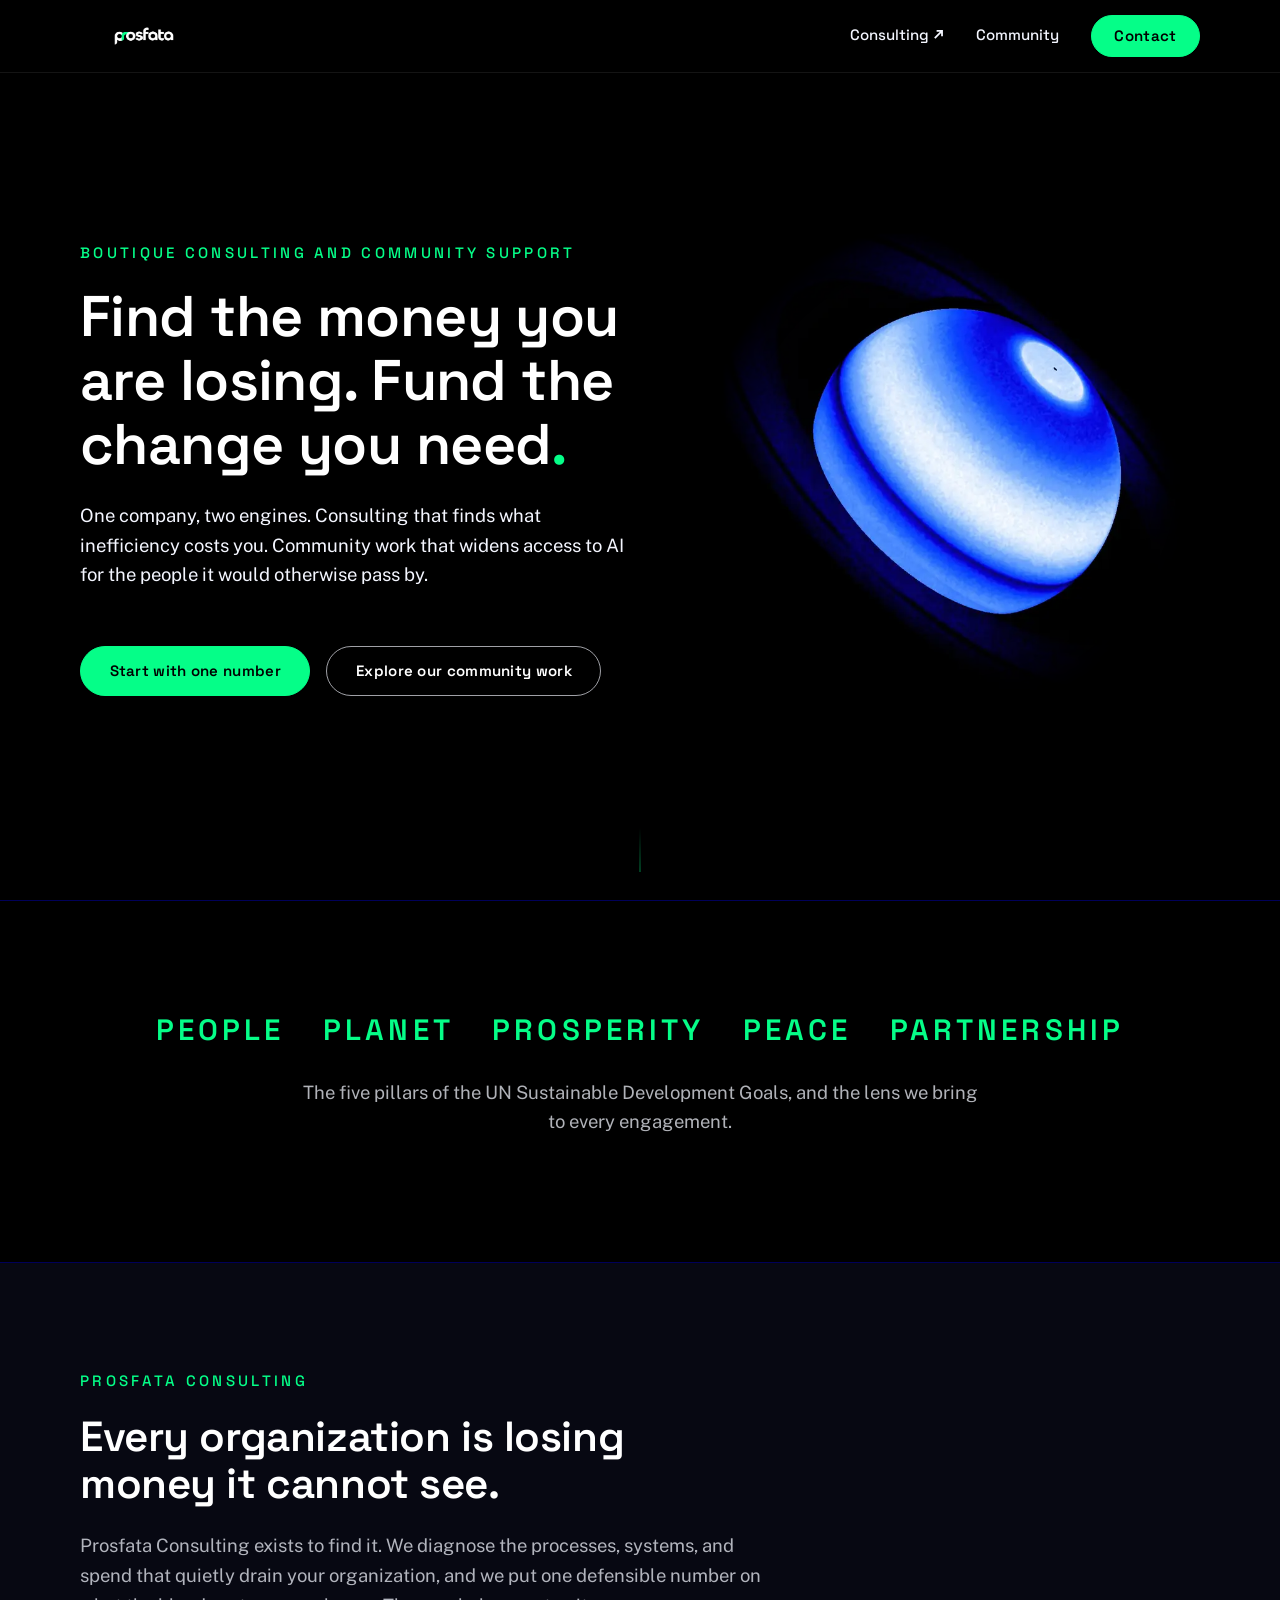
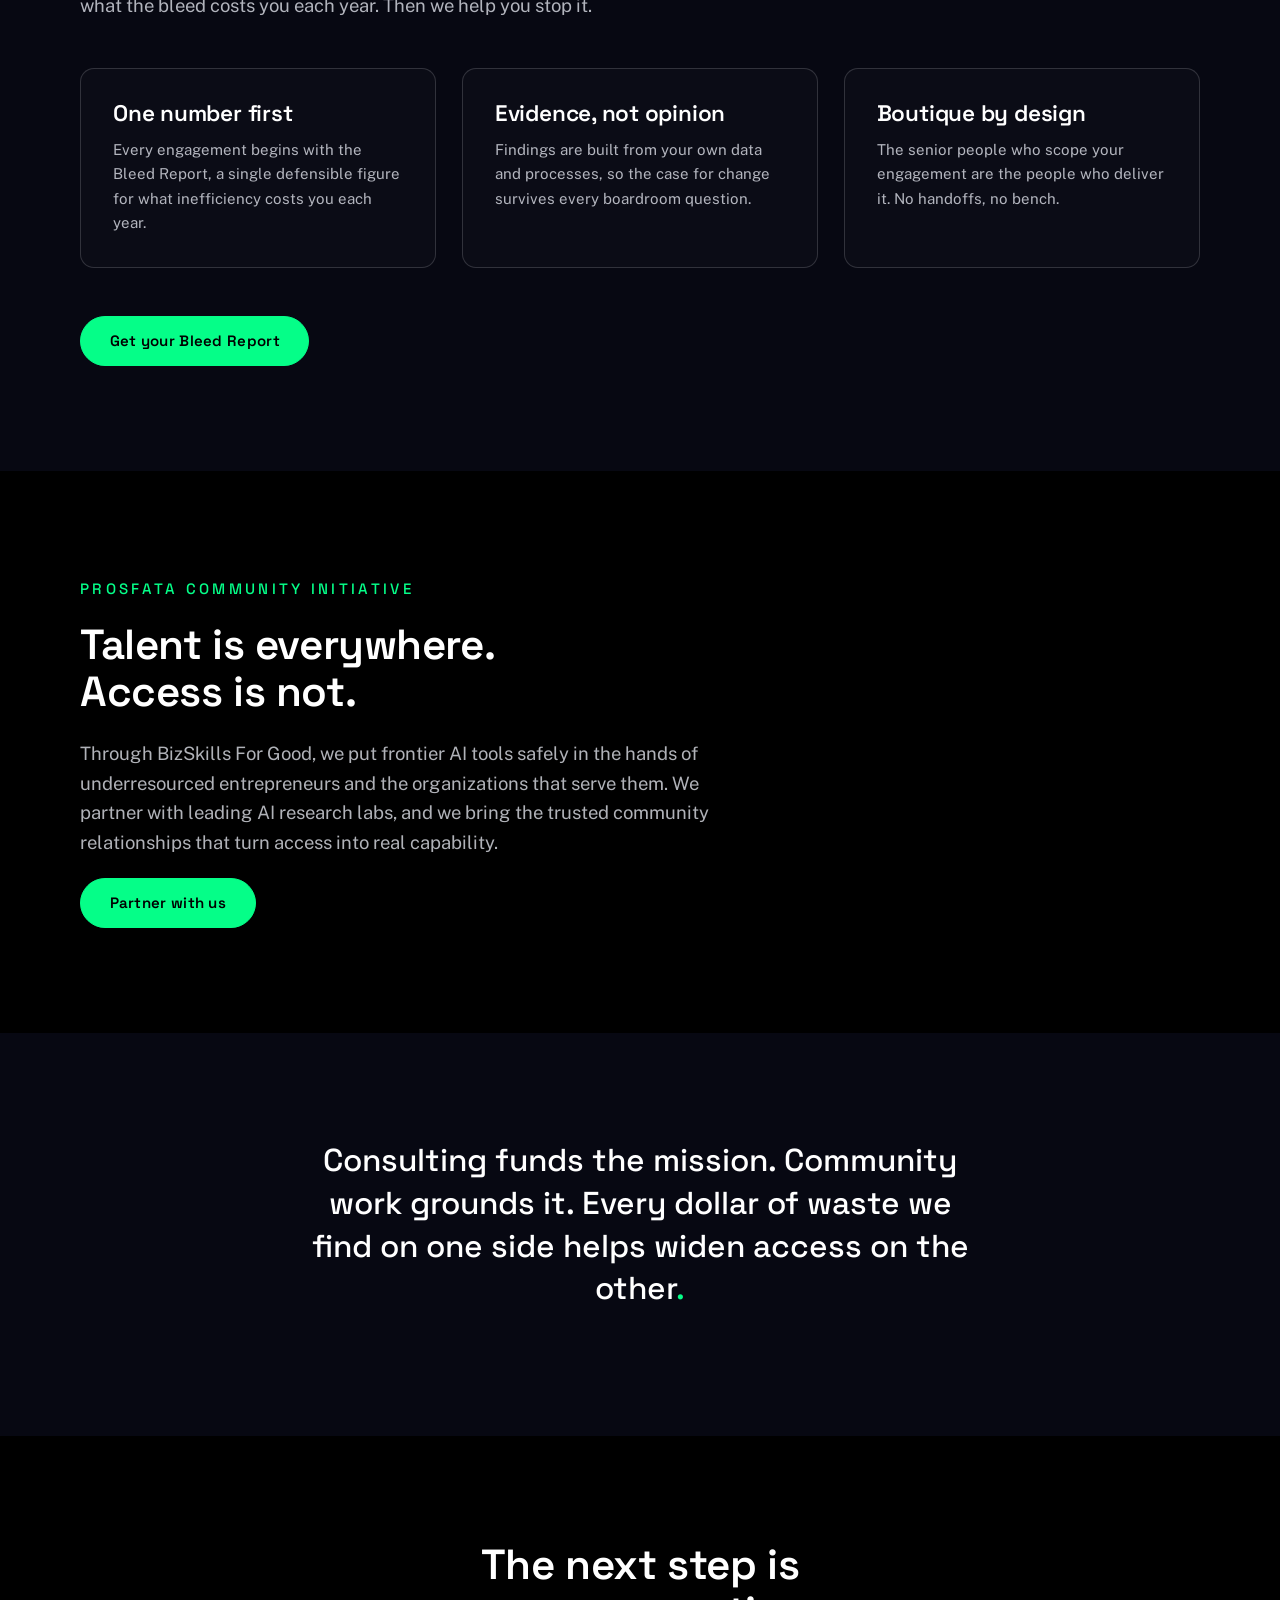
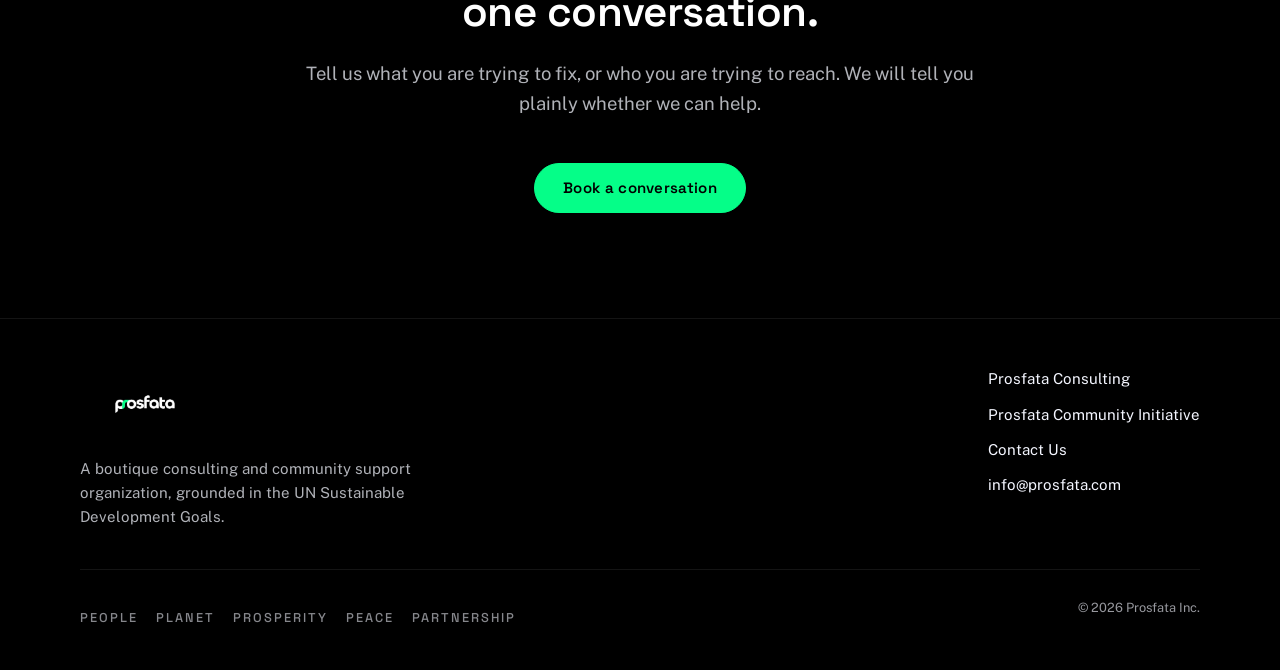
==== index.html @ 042f771c "Prosfata Inc. public website: three pages, plain HTML/CSS/JS Landing, community initiative, and cont" ====
<!DOCTYPE html>
<html lang="en">
<head>
  <meta charset="UTF-8">
  <meta name="viewport" content="width=device-width, initial-scale=1.0">
  <title>Prosfata Inc. | Find the money you are losing. Fund the change you need.</title>
  <meta name="description" content="Prosfata Inc. is a boutique consulting and community support organization. We find the money organizations are losing and widen access to AI for underresourced communities.">

  <link rel="canonical" href="https://prosfata.com/">
  <meta property="og:type" content="website">
  <meta property="og:site_name" content="Prosfata Inc.">
  <meta property="og:title" content="Prosfata Inc. | Find the money you are losing. Fund the change you need.">
  <meta property="og:description" content="A boutique consulting and community support organization, grounded in the UN Sustainable Development Goals.">
  <meta property="og:url" content="https://prosfata.com/">
  <meta property="og:image" content="https://prosfata.com/assets/og-image.png">
  <meta property="og:image:width" content="1200">
  <meta property="og:image:height" content="630">
  <meta name="twitter:card" content="summary_large_image">

  <link rel="icon" type="image/svg+xml" href="assets/prosfata-icon.svg">
  <link rel="icon" type="image/png" sizes="32x32" href="assets/favicon-32.png">
  <link rel="apple-touch-icon" href="assets/apple-touch-icon.png">

  <link rel="preload" href="assets/fonts/space-grotesk-latin-500-600.woff2" as="font" type="font/woff2" crossorigin>
  <link rel="preload" href="assets/fonts/public-sans-latin-400-500.woff2" as="font" type="font/woff2" crossorigin>

  <link rel="stylesheet" href="css/style.css">
</head>
<body>

  <header class="site-header">
    <div class="container">
      <a class="brand" href="index.html" aria-label="Prosfata Inc. home">
        <img src="assets/prosfata-logo-white.png" alt="Prosfata Inc." width="400" height="225">
      </a>
      <nav class="nav-desktop" aria-label="Primary">
        <a class="nav-link" href="https://prorgdesign.com/" target="_blank" rel="noopener" aria-label="Consulting (opens in a new tab)">Consulting
          <svg class="ext-arrow" viewBox="0 0 12 12" aria-hidden="true" focusable="false"><path d="M2 10 L10 2 M4 2 H10 V8"/></svg>
        </a>
        <a class="nav-link" href="community.html">Community</a>
        <a class="btn btn--primary nav-cta" href="contact.html">Contact</a>
      </nav>
      <button class="nav-toggle" aria-expanded="false" aria-controls="mobile-menu" aria-label="Open menu">
        <span class="nav-toggle-bar"></span>
        <span class="nav-toggle-bar"></span>
        <span class="nav-toggle-bar"></span>
      </button>
    </div>
  </header>

  <nav class="nav-mobile" id="mobile-menu" aria-label="Mobile">
    <ul>
      <li><a class="nav-link" href="https://prorgdesign.com/" target="_blank" rel="noopener" aria-label="Consulting (opens in a new tab)">Consulting
        <svg class="ext-arrow" viewBox="0 0 12 12" aria-hidden="true" focusable="false"><path d="M2 10 L10 2 M4 2 H10 V8"/></svg>
      </a></li>
      <li><a class="nav-link" href="community.html">Community</a></li>
      <li><a class="btn btn--primary nav-cta" href="contact.html">Contact</a></li>
    </ul>
  </nav>

  <main>

    <!-- Section 1: Hero -->
    <section class="hero" aria-label="Introduction">
      <div class="container hero-layout">
        <div class="hero-content">
          <p class="kicker">Boutique consulting and community support</p>
          <h1>Find the money you are losing. Fund the change you need<span class="echo">.</span></h1>
          <p class="hero-sub">One company, two engines. Consulting that finds what inefficiency costs you. Community work that widens access to AI for the people it would otherwise pass by.</p>
          <div class="hero-ctas">
            <a class="btn btn--primary" href="https://prorgdesign.com/" target="_blank" rel="noopener">Start with one number</a>
            <a class="btn btn--secondary" href="community.html">Explore our community work</a>
          </div>
        </div>
        <div class="hero-planet">
          <picture>
            <source type="image/webp"
              srcset="assets/hero-planet-800.webp 800w,
                      assets/hero-planet-1400.webp 1400w,
                      assets/hero-planet-2000.webp 2000w,
                      assets/hero-planet-2800.webp 2800w"
              sizes="(min-width: 901px) min(44vw, 85svh, 760px), min(74vw, 46svh)">
            <img src="assets/hero-planet.jpg" width="1280" height="1279"
              alt="A glowing blue planet with rings against black space"
              fetchpriority="high" decoding="async">
          </picture>
        </div>
      </div>
      <div class="scroll-cue" aria-hidden="true"></div>
    </section>

    <!-- Section 2: The 5 Ps strip -->
    <section class="section pillars" aria-label="The five Ps">
      <div class="container">
        <ul class="pillars-words">
          <li>People</li>
          <li>Planet</li>
          <li>Prosperity</li>
          <li>Peace</li>
          <li>Partnership</li>
        </ul>
        <p>The five pillars of the UN Sustainable Development Goals, and the lens we bring to every engagement.</p>
      </div>
    </section>

    <!-- Section 3: Product One, Consulting -->
    <section class="section section--off" aria-labelledby="consulting-h">
      <div class="container">
        <p class="kicker">Prosfata Consulting</p>
        <h2 id="consulting-h">Every organization is losing money it cannot see.</h2>
        <p class="lead">Prosfata Consulting exists to find it. We diagnose the processes, systems, and spend that quietly drain your organization, and we put one defensible number on what the bleed costs you each year. Then we help you stop it.</p>
        <div class="proof-grid">
          <article class="proof-card">
            <h3>One number first</h3>
            <p>Every engagement begins with the Bleed Report, a single defensible figure for what inefficiency costs you each year.</p>
          </article>
          <article class="proof-card">
            <h3>Evidence, not opinion</h3>
            <p>Findings are built from your own data and processes, so the case for change survives every boardroom question.</p>
          </article>
          <article class="proof-card">
            <h3>Boutique by design</h3>
            <p>The senior people who scope your engagement are the people who deliver it. No handoffs, no bench.</p>
          </article>
        </div>
        <a class="btn btn--primary" href="https://prorgdesign.com/" target="_blank" rel="noopener">Get your Bleed Report</a>
      </div>
    </section>

    <!-- Section 4: Product Two, Community -->
    <section class="section" aria-labelledby="community-h">
      <div class="container">
        <p class="kicker">Prosfata Community Initiative</p>
        <h2 id="community-h">Talent is everywhere. Access is not.</h2>
        <p class="lead">Through BizSkills For Good, we put frontier AI tools safely in the hands of underresourced entrepreneurs and the organizations that serve them. We partner with leading AI research labs, and we bring the trusted community relationships that turn access into real capability.</p>
        <a class="btn btn--primary" href="community.html">Partner with us</a>
      </div>
    </section>

    <!-- Section 5: The bridge -->
    <section class="section section--off bridge" aria-label="How the two connect">
      <div class="container">
        <p>Consulting funds the mission. Community work grounds it. Every dollar of waste we find on one side helps widen access on the other<span class="echo">.</span></p>
      </div>
    </section>

    <!-- Section 6: Closing CTA -->
    <section class="section closing" aria-labelledby="closing-h">
      <div class="container">
        <h2 id="closing-h">The next step is one conversation.</h2>
        <p>Tell us what you are trying to fix, or who you are trying to reach. We will tell you plainly whether we can help.</p>
        <a class="btn btn--primary" href="contact.html">Book a conversation</a>
      </div>
    </section>

  </main>

  <footer class="site-footer">
    <div class="container">
      <div class="footer-top">
        <div class="footer-brand">
          <img src="assets/prosfata-logo-white.png" alt="Prosfata Inc." width="400" height="225">
          <p>A boutique consulting and community support organization, grounded in the UN Sustainable Development Goals.</p>
        </div>
        <nav class="footer-nav" aria-label="Footer">
          <a href="https://prorgdesign.com/" target="_blank" rel="noopener">Prosfata Consulting</a>
          <a href="community.html">Prosfata Community Initiative</a>
          <a href="contact.html">Contact Us</a>
          <a href="mailto:info@prosfata.com">info@prosfata.com</a>
        </nav>
      </div>
      <div class="footer-bottom">
        <ul class="footer-ps">
          <li>People</li>
          <li>Planet</li>
          <li>Prosperity</li>
          <li>Peace</li>
          <li>Partnership</li>
        </ul>
        <p class="footer-copy">&copy; 2026 Prosfata Inc.</p>
      </div>
    </div>
  </footer>

  <script src="js/main.js"></script>
</body>
</html>
---- css/style.css ----
/* ==========================================================================
   Prosfata Inc. shared stylesheet
   Brand tokens extracted from Prosfata Inc Blue Background Logo Icon.svg
   ========================================================================== */

/* Self-hosted fonts (latin subsets, variable weight ranges) */
@font-face {
  font-family: 'Public Sans';
  font-style: normal;
  font-weight: 400 500;
  font-display: swap;
  src: url(../assets/fonts/public-sans-latin-400-500.woff2) format('woff2');
  unicode-range: U+0000-00FF, U+0131, U+0152-0153, U+02BB-02BC, U+02C6, U+02DA, U+02DC, U+0304, U+0308, U+0329, U+2000-206F, U+20AC, U+2122, U+2191, U+2193, U+2212, U+2215, U+FEFF, U+FFFD;
}

@font-face {
  font-family: 'Space Grotesk';
  font-style: normal;
  font-weight: 500 600;
  font-display: swap;
  src: url(../assets/fonts/space-grotesk-latin-500-600.woff2) format('woff2');
  unicode-range: U+0000-00FF, U+0131, U+0152-0153, U+02BB-02BC, U+02C6, U+02DA, U+02DC, U+0304, U+0308, U+0329, U+2000-206F, U+20AC, U+2122, U+2191, U+2193, U+2212, U+2215, U+FEFF, U+FFFD;
}

:root {
  --brand-blue: #0000FF;   /* exact fill from SVG icon */
  --brand-green: #05FE88;  /* exact fill from SVG icon */
  --black: #000000;
  --off-black: #070812;
  --ink: #F4F6FF;
  --white: #FFFFFF;
  --muted: rgba(244, 246, 255, 0.72);
  --hairline: rgba(244, 246, 255, 0.16);

  --font-display: "Space Grotesk", "Segoe UI", sans-serif;
  --font-body: "Public Sans", "Segoe UI", sans-serif;

  /* Fluid type: 360px viewport -> 2560px viewport */
  --fs-hero: clamp(2.2rem, 1.66rem + 2.4vw, 5.5rem);
  --fs-h2: clamp(1.7rem, 1.35rem + 1.6vw, 3.6rem);
  --fs-h3: clamp(1.15rem, 1.05rem + 0.45vw, 1.7rem);
  --fs-body: clamp(1rem, 0.94rem + 0.27vw, 1.375rem);
  --fs-small: clamp(0.85rem, 0.82rem + 0.15vw, 1.05rem);

  --content-max: 1200px;
  --section-pad: clamp(4rem, 5rem + 2vw, 9rem); /* 64px mobile -> 96px+ desktop */
}

*,
*::before,
*::after {
  box-sizing: border-box;
}

html {
  scroll-behavior: smooth;
}

body {
  margin: 0;
  overflow-x: clip;
  background: var(--black);
  color: var(--ink);
  font-family: var(--font-body);
  font-size: var(--fs-body);
  line-height: 1.6;
  -webkit-font-smoothing: antialiased;
  text-rendering: optimizeLegibility;
}

img {
  max-width: 100%;
  height: auto;
}

h1, h2, h3 {
  font-family: var(--font-display);
  color: var(--white);
  line-height: 1.12;
  margin: 0 0 1.5rem;
  font-weight: 600;
  letter-spacing: -0.01em;
  text-wrap: balance;
}

p {
  margin: 0 0 1.25rem;
  max-width: 62ch;
}

a {
  color: var(--ink);
  text-decoration-color: var(--brand-blue);
  text-decoration-thickness: 2px;
  text-underline-offset: 4px;
}

a:hover {
  color: var(--white);
  text-decoration-color: var(--brand-green);
}

:focus-visible {
  outline: 2px solid var(--brand-green);
  outline-offset: 3px;
  border-radius: 2px;
}

::selection {
  background: var(--brand-blue);
  color: var(--white);
}

.container {
  width: 100%;
  max-width: var(--content-max);
  margin-inline: auto;
  padding-inline: clamp(1.25rem, 4vw, 2.5rem);
}

.section {
  padding-block: var(--section-pad);
}

.section--off {
  background: var(--off-black);
}

.kicker {
  font-family: var(--font-display);
  font-size: var(--fs-small);
  font-weight: 500;
  text-transform: uppercase;
  letter-spacing: 0.22em;
  color: var(--brand-green);
  margin: 0 0 1.25rem;
}

.echo {
  color: var(--brand-green); /* the green letterform echo */
}

.lead {
  color: var(--muted);
}

/* --------------------------------------------------------------------------
   Buttons
   -------------------------------------------------------------------------- */

.btn {
  display: inline-flex;
  align-items: center;
  justify-content: center;
  gap: 0.5em;
  min-height: 48px;
  padding: 0.8em 1.9em;
  border-radius: 999px;
  font-family: var(--font-display);
  font-size: var(--fs-small);
  font-weight: 600;
  letter-spacing: 0.02em;
  text-decoration: none;
  cursor: pointer;
  transition: transform 160ms ease, background-color 160ms ease,
    color 160ms ease, border-color 160ms ease, box-shadow 160ms ease;
}

.btn--primary {
  background: var(--brand-green);
  color: var(--black);
  border: 1px solid var(--brand-green);
}

.btn--primary:hover {
  background: var(--white);
  border-color: var(--white);
  color: var(--black);
  transform: translateY(-2px);
  box-shadow: 0 8px 30px rgba(5, 254, 136, 0.25);
}

.btn--secondary {
  background: transparent;
  color: var(--white);
  border: 1px solid rgba(244, 246, 255, 0.65);
}

.btn--secondary:hover {
  border-color: var(--brand-green);
  color: var(--brand-green);
  transform: translateY(-2px);
}

/* --------------------------------------------------------------------------
   Header
   -------------------------------------------------------------------------- */

.site-header {
  position: sticky;
  top: 0;
  z-index: 100;
  background: rgba(0, 0, 0, 0.78);
  backdrop-filter: blur(14px);
  -webkit-backdrop-filter: blur(14px);
  border-bottom: 1px solid rgba(244, 246, 255, 0.08);
}

.site-header .container {
  display: flex;
  align-items: center;
  justify-content: space-between;
  min-height: 72px;
}

.brand {
  display: inline-flex;
  align-items: center;
  text-decoration: none;
}

.brand img {
  width: clamp(120px, 10vw, 180px);
  height: auto;
  display: block;
}

.nav-desktop {
  display: flex;
  align-items: center;
  gap: clamp(1.25rem, 2.5vw, 2.5rem);
}

.nav-link {
  font-family: var(--font-display);
  font-size: var(--fs-small);
  font-weight: 500;
  color: var(--ink);
  text-decoration: none;
  padding: 0.35em 0;
  border-bottom: 2px solid transparent;
  transition: color 160ms ease, border-color 160ms ease;
}

.nav-link:hover {
  color: var(--white);
  border-bottom-color: var(--brand-blue);
}

.nav-link[aria-current="page"] {
  border-bottom-color: var(--brand-green);
}

.nav-cta {
  min-height: 42px;
  padding: 0.55em 1.5em;
}

.ext-arrow {
  display: inline-block;
  width: 0.72em;
  height: 0.72em;
  vertical-align: baseline;
  fill: none;
  stroke: currentColor;
  stroke-width: 2;
}

/* Hamburger */

.nav-toggle {
  display: none;
  background: transparent;
  border: 0;
  padding: 10px;
  cursor: pointer;
}

.nav-toggle-bar {
  display: block;
  width: 26px;
  height: 2px;
  background: var(--white);
  margin: 6px 0;
  transition: transform 200ms ease, opacity 200ms ease;
}

.nav-toggle[aria-expanded="true"] .nav-toggle-bar:nth-child(1) {
  transform: translateY(8px) rotate(45deg);
}

.nav-toggle[aria-expanded="true"] .nav-toggle-bar:nth-child(2) {
  opacity: 0;
}

.nav-toggle[aria-expanded="true"] .nav-toggle-bar:nth-child(3) {
  transform: translateY(-8px) rotate(-45deg);
}

/* Full-screen mobile menu */

.nav-mobile {
  display: none;
  position: fixed;
  inset: 0;
  z-index: 90;
  background: var(--black);
  padding-top: 96px;
}

.nav-mobile.is-open {
  display: block;
}

.nav-mobile ul {
  list-style: none;
  margin: 0;
  padding: 0;
  display: flex;
  flex-direction: column;
  align-items: center;
  gap: 2.5rem;
  margin-top: 8vh;
}

.nav-mobile .nav-link {
  font-size: clamp(1.7rem, 6vw, 2.4rem);
  font-weight: 600;
}

.nav-mobile .nav-cta {
  font-size: clamp(1.3rem, 5vw, 1.8rem);
  padding: 0.6em 1.6em;
}

body.nav-open {
  overflow: hidden;
}

@media (max-width: 700px) {
  .nav-desktop {
    display: none;
  }

  .nav-toggle {
    display: block;
  }
}

/* --------------------------------------------------------------------------
   Hero
   -------------------------------------------------------------------------- */

.hero {
  position: relative;
  min-height: calc(100svh - 73px); /* header is sticky above */
  display: flex;
  align-items: center;
  overflow: hidden;
  padding-block: clamp(2rem, 5vh, 4rem) clamp(4rem, 9vh, 6rem);
}

/* Text beside the planet: the image is never covered by words */
.hero-layout {
  display: grid;
  grid-template-columns: minmax(0, 1.05fr) minmax(0, 0.95fr);
  align-items: center;
  gap: clamp(2rem, 5vw, 5rem);
}

.hero-planet {
  justify-self: center;
  width: min(100%, 85svh, 760px);
  pointer-events: none;
}

.hero-planet img {
  display: block;
  width: 100%;
  height: auto;
  -webkit-mask-image: radial-gradient(circle closest-side, #000 68%, transparent 99%);
  mask-image: radial-gradient(circle closest-side, #000 68%, transparent 99%);
}

@media (prefers-reduced-motion: no-preference) {
  .hero-planet img {
    animation: planet-drift 30s ease-in-out infinite alternate;
  }
}

@keyframes planet-drift {
  from { transform: scale(1); }
  to { transform: scale(1.04); }
}

.hero-content {
  text-align: left;
  display: flex;
  flex-direction: column;
  align-items: flex-start;
}

.hero-content h1 {
  font-size: var(--fs-hero);
  max-width: 17ch;
}

.hero-sub {
  color: var(--ink);
  max-width: 52ch;
}

.hero-ctas {
  display: flex;
  gap: 1rem;
  justify-content: flex-start;
  flex-wrap: wrap;
  margin-top: 2.25rem;
}

/* Scroll cue: a thin animated line */
.scroll-cue {
  position: absolute;
  bottom: 28px;
  left: 50%;
  transform: translateX(-50%);
  z-index: 3;
  width: 1px;
  height: 44px;
  overflow: hidden;
}

.scroll-cue::before {
  content: "";
  display: block;
  width: 100%;
  height: 100%;
  background: linear-gradient(to bottom, transparent, var(--brand-green));
}

@media (prefers-reduced-motion: no-preference) {
  .scroll-cue::before {
    animation: cue-fall 2.2s ease-in-out infinite;
  }

  @keyframes cue-fall {
    0% { transform: translateY(-100%); }
    55% { transform: translateY(0); }
    100% { transform: translateY(100%); }
  }
}

/* Tablets and phones: planet first, smaller, words right underneath */
@media (max-width: 900px) {
  .hero {
    align-items: flex-start;
  }

  .hero-layout {
    grid-template-columns: 1fr;
    gap: clamp(1.25rem, 3vh, 2.5rem);
  }

  .hero-planet {
    order: -1;
    width: min(74vw, 46svh);
  }

  .hero-content {
    text-align: center;
    align-items: center;
  }

  .hero-content h1 {
    margin-inline: auto;
  }

  .hero-sub {
    margin-inline: auto;
  }

  .hero-ctas {
    justify-content: center;
  }
}

/* Phones: stacked full-width CTAs */
@media (max-width: 640px) {
  .hero-ctas {
    flex-direction: column;
    width: 100%;
    max-width: 340px;
    margin-inline: auto;
  }

  .hero-ctas .btn {
    width: 100%;
  }
}

/* --------------------------------------------------------------------------
   5 Ps strip
   -------------------------------------------------------------------------- */

.pillars {
  text-align: center;
  border-top: 1px solid rgba(0, 0, 255, 0.35);
  border-bottom: 1px solid rgba(0, 0, 255, 0.35);
}

.pillars-words {
  display: flex;
  flex-wrap: wrap;
  justify-content: center;
  column-gap: clamp(1.1rem, 3vw, 3rem);
  row-gap: 0.5rem;
  font-family: var(--font-display);
  font-weight: 600;
  font-size: clamp(1.05rem, 0.8rem + 1.3vw, 2.1rem);
  letter-spacing: 0.14em;
  text-transform: uppercase;
  color: var(--brand-green);
  margin: 0 0 1.5rem;
  padding: 0;
  list-style: none;
}

.pillars p {
  margin-inline: auto;
  color: var(--muted);
}

/* --------------------------------------------------------------------------
   Product sections
   -------------------------------------------------------------------------- */

.proof-grid {
  display: grid;
  grid-template-columns: repeat(3, 1fr);
  gap: clamp(1rem, 2vw, 2rem);
  margin: 3rem 0;
}

.proof-card {
  border: 1px solid var(--hairline);
  border-radius: 14px;
  padding: clamp(1.5rem, 2.5vw, 2.25rem);
  background: rgba(244, 246, 255, 0.02);
  transition: border-color 160ms ease;
}

.proof-card:hover {
  border-color: rgba(0, 0, 255, 0.55);
}

.proof-card h3 {
  font-size: var(--fs-h3);
  margin-bottom: 0.75rem;
}

.proof-card p {
  color: var(--muted);
  font-size: var(--fs-small);
  margin: 0;
}

@media (max-width: 1023px) {
  .proof-grid {
    grid-template-columns: repeat(2, 1fr);
  }
}

@media (max-width: 640px) {
  .proof-grid {
    grid-template-columns: 1fr;
  }
}

.section h2 {
  font-size: var(--fs-h2);
  max-width: 24ch;
}

/* --------------------------------------------------------------------------
   Bridge + closing
   -------------------------------------------------------------------------- */

.bridge {
  text-align: center;
}

.bridge p {
  font-family: var(--font-display);
  font-size: clamp(1.3rem, 1.1rem + 1.1vw, 2.4rem);
  font-weight: 500;
  line-height: 1.35;
  color: var(--white);
  max-width: 34ch;
  margin-inline: auto;
}

.closing,
.page-closing {
  text-align: center;
}

.closing h2,
.page-closing h2 {
  margin-inline: auto;
}

.closing p,
.page-closing p {
  margin-inline: auto;
  color: var(--muted);
}

.closing .btn,
.page-closing .btn {
  margin-top: 1.5rem;
}

/* --------------------------------------------------------------------------
   Inner pages (community, contact)
   -------------------------------------------------------------------------- */

.page-hero {
  padding-top: clamp(5rem, 12vh, 10rem);
  padding-bottom: clamp(2rem, 5vh, 4rem);
  position: relative;
}

.page-hero h1 {
  font-size: clamp(2rem, 1.5rem + 2.2vw, 4.6rem);
  max-width: 20ch;
}

.page-mark {
  position: absolute;
  top: clamp(2rem, 8vh, 6rem);
  right: clamp(-4rem, -2vw, 0rem);
  width: clamp(200px, 28vw, 480px);
  opacity: 0.09;
  pointer-events: none;
  user-select: none;
}

@media (max-width: 700px) {
  .page-mark {
    right: 0;
  }
}

.content-blocks .block {
  padding-block: clamp(1.5rem, 3vh, 3rem);
}

.content-blocks h2 {
  font-size: var(--fs-h3);
  color: var(--brand-green);
  font-weight: 500;
  text-transform: uppercase;
  letter-spacing: 0.18em;
  margin-bottom: 1rem;
}

.content-blocks p {
  font-size: var(--fs-body);
  color: var(--ink);
  max-width: 58ch;
}

/* Contact */

.contact-hero {
  min-height: 62svh;
  display: flex;
  align-items: center;
}

.mailto-hero {
  display: inline-block;
  font-family: var(--font-display);
  font-weight: 600;
  font-size: clamp(1.55rem, 0.7rem + 4.4vw, 5rem);
  letter-spacing: -0.01em;
  color: var(--white);
  text-decoration: none;
  border-bottom: 3px solid var(--brand-green);
  padding-bottom: 0.12em;
  margin: 2rem 0;
  overflow-wrap: anywhere;
  transition: color 160ms ease, border-color 160ms ease;
}

.mailto-hero:hover {
  color: var(--brand-green);
  border-bottom-color: var(--brand-blue);
}

.social-row {
  display: flex;
  align-items: center;
  gap: 1.25rem;
  margin-top: 2.5rem;
}

.social-link {
  display: inline-flex;
  align-items: center;
  justify-content: center;
  width: 48px;
  height: 48px;
  border: 1px solid var(--hairline);
  border-radius: 50%;
  color: var(--ink);
  transition: border-color 160ms ease, color 160ms ease, transform 160ms ease;
}

.social-link:hover {
  border-color: var(--brand-green);
  color: var(--brand-green);
  transform: translateY(-2px);
}

.social-link svg {
  width: 20px;
  height: 20px;
  fill: currentColor;
}

/* --------------------------------------------------------------------------
   Footer
   -------------------------------------------------------------------------- */

.site-footer {
  border-top: 1px solid rgba(244, 246, 255, 0.08);
  padding-block: clamp(3rem, 5vh, 4.5rem) 2rem;
  font-size: var(--fs-small);
  color: var(--muted);
}

.footer-top {
  display: flex;
  flex-wrap: wrap;
  justify-content: space-between;
  align-items: flex-start;
  gap: 2.5rem;
  margin-bottom: 2.5rem;
}

.footer-brand img {
  width: 130px;
  height: auto;
  display: block;
  margin-bottom: 1rem;
}

.footer-brand p {
  max-width: 38ch;
  margin: 0;
}

.footer-nav {
  display: flex;
  flex-direction: column;
  gap: 0.7rem;
}

.footer-nav a {
  text-decoration: none;
  color: var(--ink);
}

.footer-nav a:hover {
  color: var(--brand-green);
}

.footer-bottom {
  display: flex;
  flex-wrap: wrap;
  justify-content: space-between;
  align-items: center;
  gap: 1rem;
  border-top: 1px solid rgba(244, 246, 255, 0.08);
  padding-top: 1.75rem;
}

.footer-ps {
  display: flex;
  flex-wrap: wrap;
  gap: 0.4rem 1.1rem;
  list-style: none;
  margin: 0;
  padding: 0;
  font-family: var(--font-display);
  font-size: 0.8rem;
  letter-spacing: 0.16em;
  text-transform: uppercase;
  color: rgba(244, 246, 255, 0.55);
}

.footer-copy {
  font-size: 0.8rem;
  color: rgba(244, 246, 255, 0.62);
}

/* --------------------------------------------------------------------------
   TV / ultrawide: hold the column, let the field breathe
   -------------------------------------------------------------------------- */

@media (min-width: 2200px) {
  :root {
    --content-max: 1320px;
  }

  .section {
    padding-block: clamp(9rem, 8vh, 12rem);
  }

  /* Give the split hero more room so the headline breathes
     and the planet holds its presence at TV sizes */
  .hero-layout {
    max-width: 1680px;
  }
}
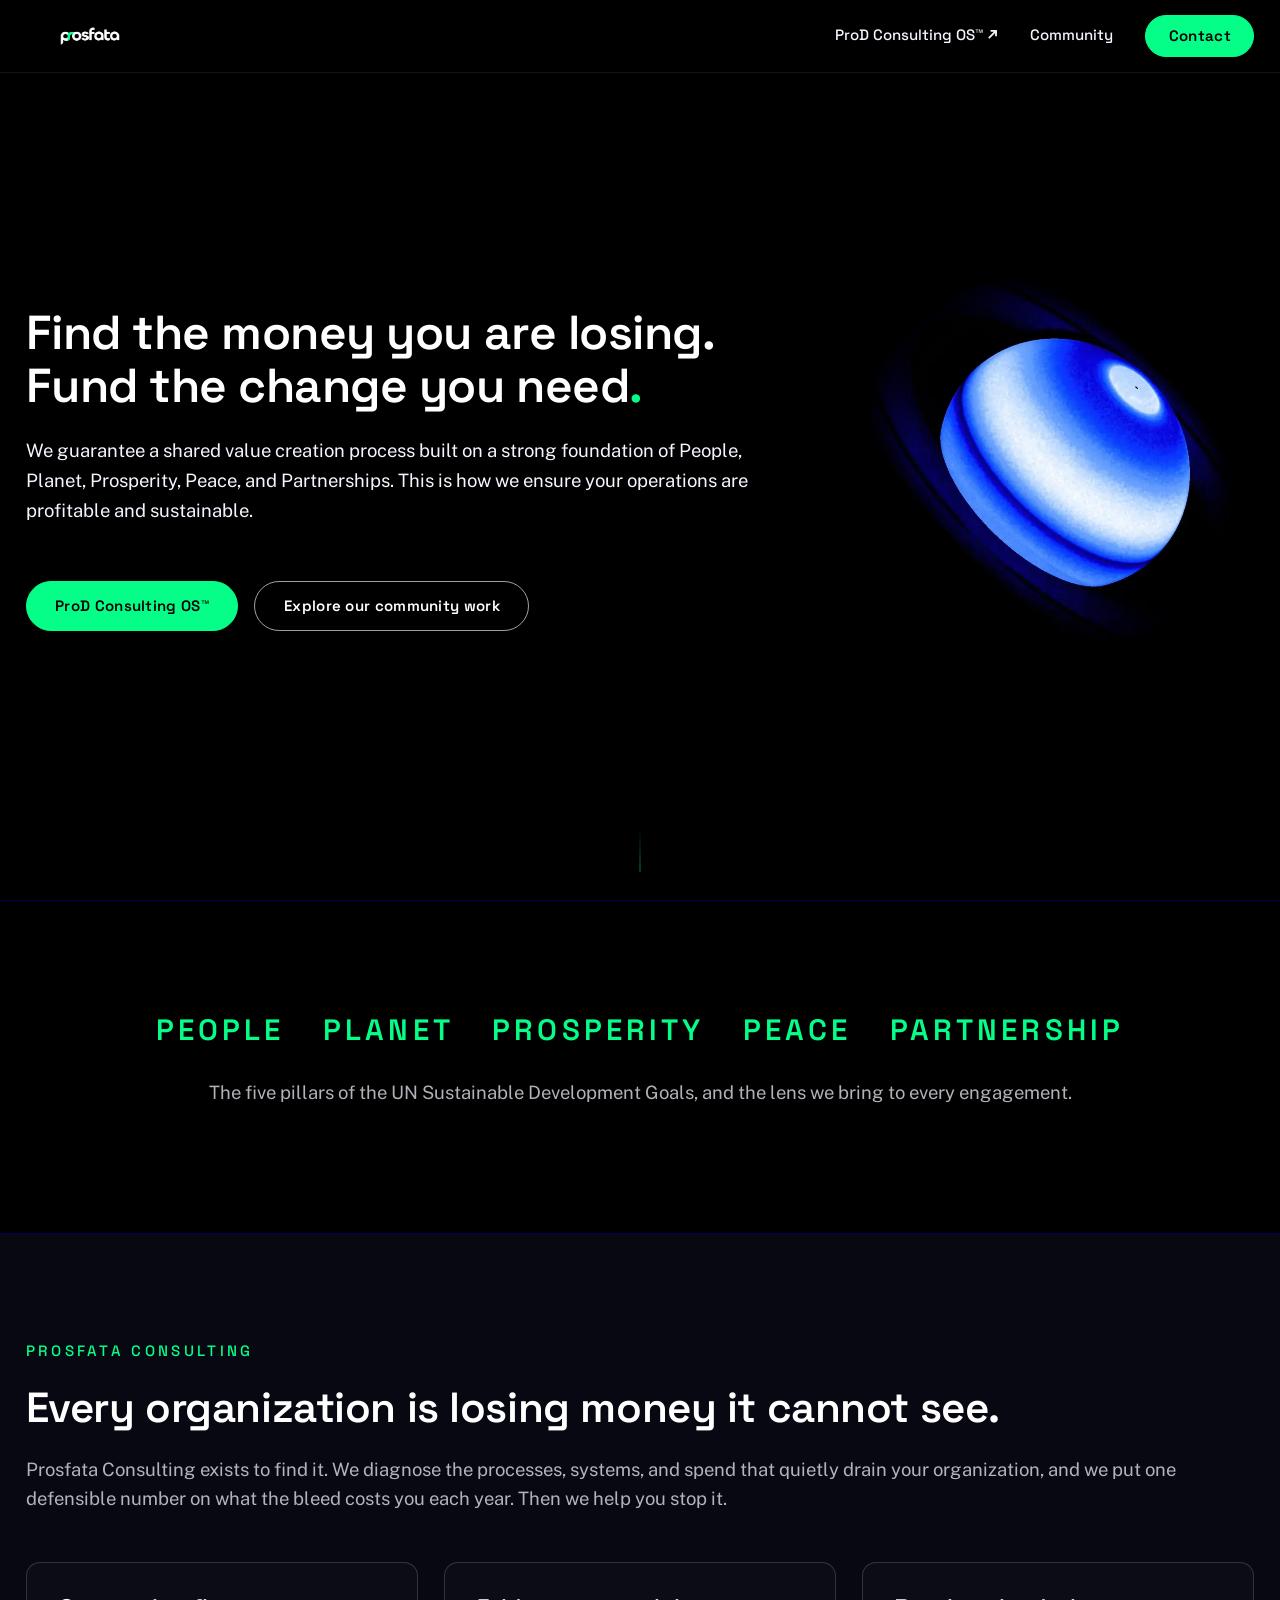
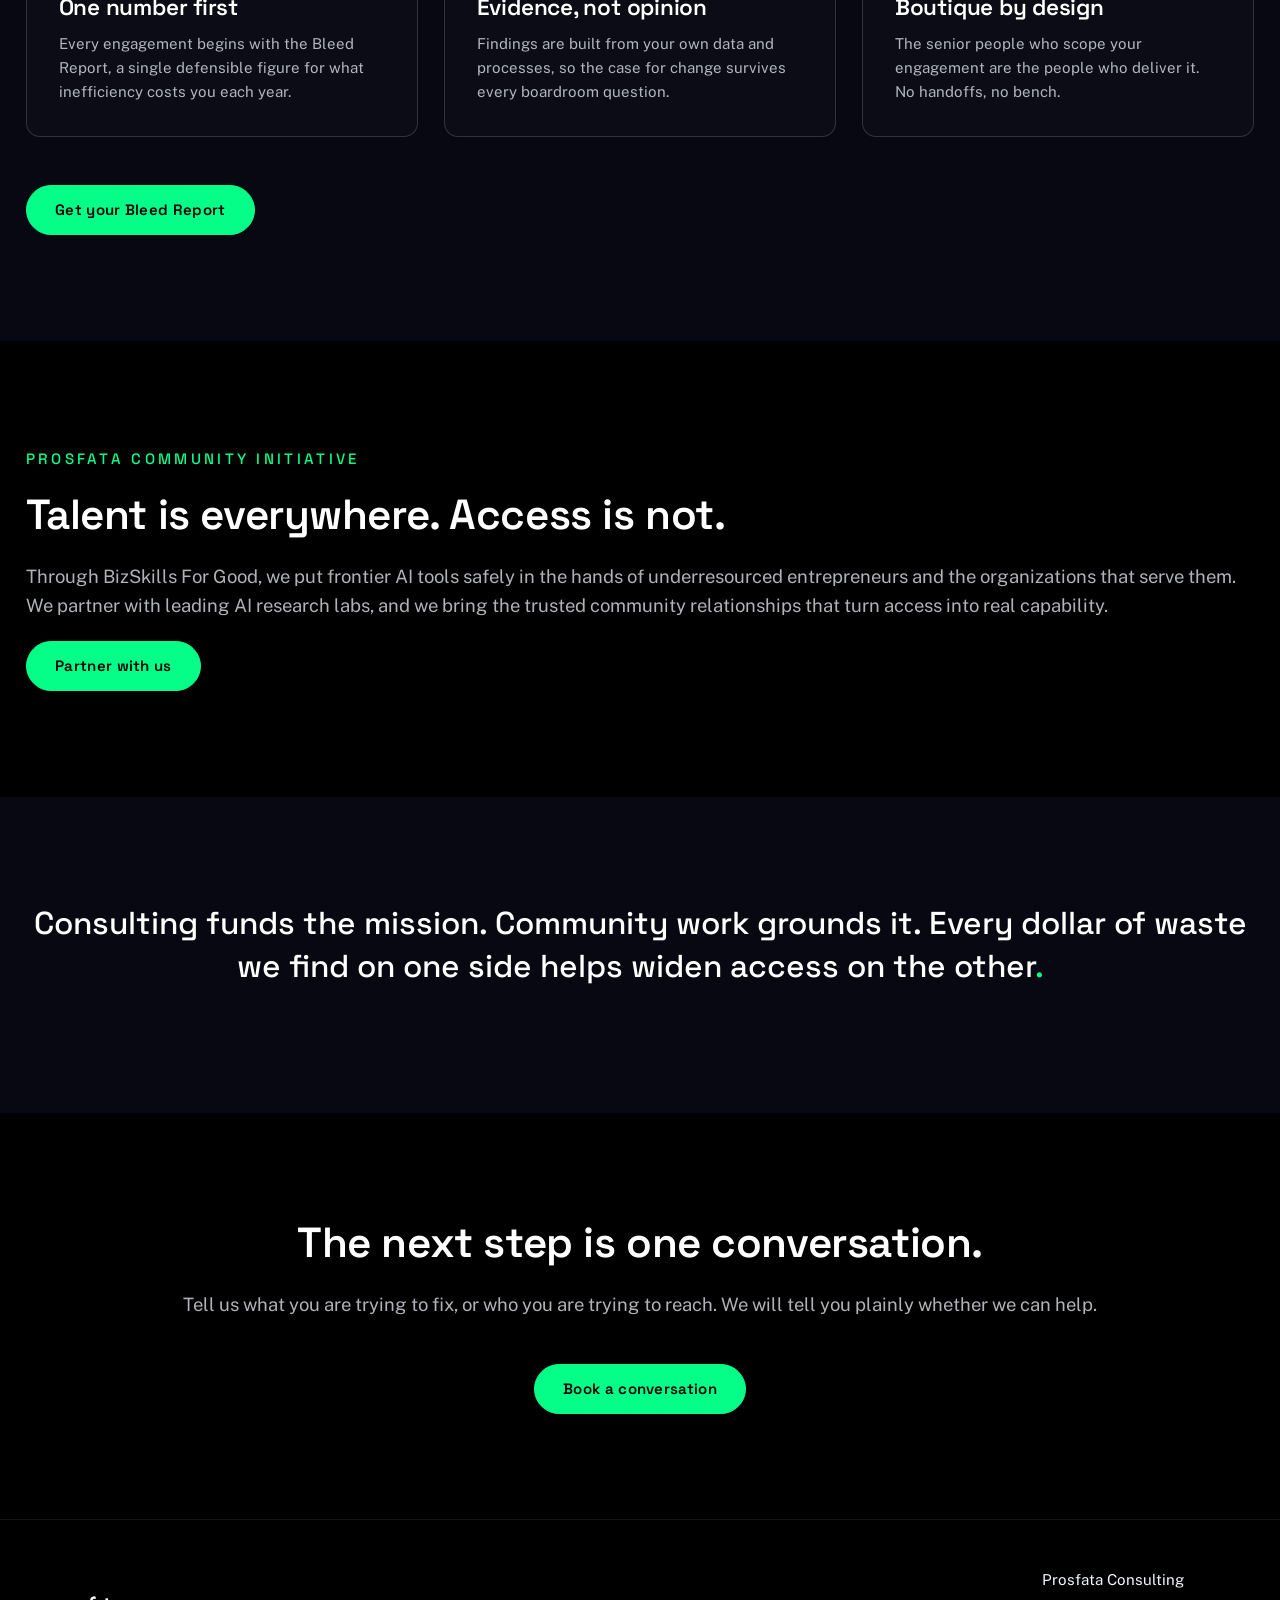
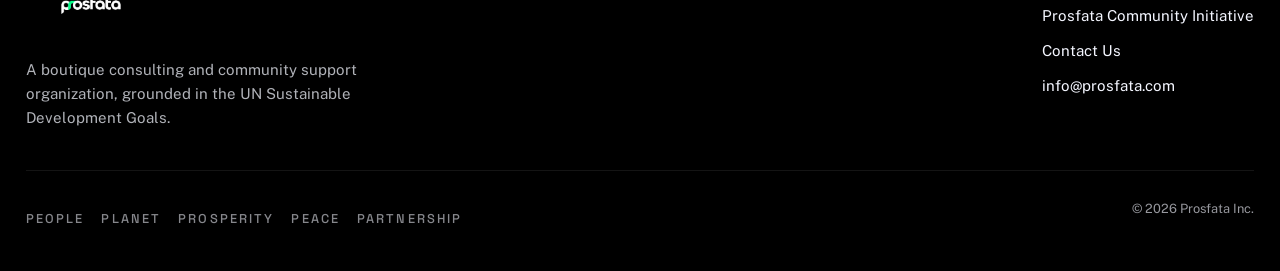
==== commit 8abf255d: "Hero copy update, ProD Consulting OS(TM) branding, natural line wrapping Remove hero kicker, replace" ====
--- a/index.html
+++ b/index.html
@@ -34,7 +34,7 @@
         <img src="assets/prosfata-logo-white.png" alt="Prosfata Inc." width="400" height="225">
       </a>
       <nav class="nav-desktop" aria-label="Primary">
-        <a class="nav-link" href="https://prorgdesign.com/" target="_blank" rel="noopener" aria-label="Consulting (opens in a new tab)">Consulting
+        <a class="nav-link" href="https://prorgdesign.com/" target="_blank" rel="noopener" aria-label="ProD Consulting OS (opens in a new tab)">ProD Consulting OS&trade;
           <svg class="ext-arrow" viewBox="0 0 12 12" aria-hidden="true" focusable="false"><path d="M2 10 L10 2 M4 2 H10 V8"/></svg>
         </a>
         <a class="nav-link" href="community.html">Community</a>
@@ -50,7 +50,7 @@
 
   <nav class="nav-mobile" id="mobile-menu" aria-label="Mobile">
     <ul>
-      <li><a class="nav-link" href="https://prorgdesign.com/" target="_blank" rel="noopener" aria-label="Consulting (opens in a new tab)">Consulting
+      <li><a class="nav-link" href="https://prorgdesign.com/" target="_blank" rel="noopener" aria-label="ProD Consulting OS (opens in a new tab)">ProD Consulting OS&trade;
         <svg class="ext-arrow" viewBox="0 0 12 12" aria-hidden="true" focusable="false"><path d="M2 10 L10 2 M4 2 H10 V8"/></svg>
       </a></li>
       <li><a class="nav-link" href="community.html">Community</a></li>
@@ -64,11 +64,10 @@
     <section class="hero" aria-label="Introduction">
       <div class="container hero-layout">
         <div class="hero-content">
-          <p class="kicker">Boutique consulting and community support</p>
           <h1>Find the money you are losing. Fund the change you need<span class="echo">.</span></h1>
-          <p class="hero-sub">One company, two engines. Consulting that finds what inefficiency costs you. Community work that widens access to AI for the people it would otherwise pass by.</p>
+          <p class="hero-sub">We guarantee a shared value creation process built on a strong foundation of People, Planet, Prosperity, Peace, and Partnerships. This is how we ensure your operations are profitable and sustainable.</p>
           <div class="hero-ctas">
-            <a class="btn btn--primary" href="https://prorgdesign.com/" target="_blank" rel="noopener">Start with one number</a>
+            <a class="btn btn--primary" href="https://prorgdesign.com/" target="_blank" rel="noopener">ProD Consulting OS&trade;</a>
             <a class="btn btn--secondary" href="community.html">Explore our community work</a>
           </div>
         </div>
@@ -79,7 +78,7 @@
                       assets/hero-planet-1400.webp 1400w,
                       assets/hero-planet-2000.webp 2000w,
                       assets/hero-planet-2800.webp 2800w"
-              sizes="(min-width: 901px) min(44vw, 85svh, 760px), min(74vw, 46svh)">
+              sizes="(min-width: 901px) min(33vw, 85svh, 760px), min(74vw, 46svh)">
             <img src="assets/hero-planet.jpg" width="1280" height="1279"
               alt="A glowing blue planet with rings against black space"
               fetchpriority="high" decoding="async">
--- a/css/style.css
+++ b/css/style.css
@@ -36,13 +36,12 @@
   --font-body: "Public Sans", "Segoe UI", sans-serif;
 
   /* Fluid type: 360px viewport -> 2560px viewport */
-  --fs-hero: clamp(2.2rem, 1.66rem + 2.4vw, 5.5rem);
+  --fs-hero: clamp(2rem, 1.3rem + 2.1vw, 4.5rem);
   --fs-h2: clamp(1.7rem, 1.35rem + 1.6vw, 3.6rem);
   --fs-h3: clamp(1.15rem, 1.05rem + 0.45vw, 1.7rem);
   --fs-body: clamp(1rem, 0.94rem + 0.27vw, 1.375rem);
   --fs-small: clamp(0.85rem, 0.82rem + 0.15vw, 1.05rem);
 
-  --content-max: 1200px;
   --section-pad: clamp(4rem, 5rem + 2vw, 9rem); /* 64px mobile -> 96px+ desktop */
 }
 
@@ -80,12 +79,10 @@
   margin: 0 0 1.5rem;
   font-weight: 600;
   letter-spacing: -0.01em;
-  text-wrap: balance;
 }
 
 p {
   margin: 0 0 1.25rem;
-  max-width: 62ch;
 }
 
 a {
@@ -113,9 +110,9 @@
 
 .container {
   width: 100%;
-  max-width: var(--content-max);
   margin-inline: auto;
-  padding-inline: clamp(1.25rem, 4vw, 2.5rem);
+  /* Full-width layout: content spans the screen with minimal side padding */
+  padding-inline: clamp(1rem, 2vw, 3rem);
 }
 
 .section {
@@ -363,7 +360,7 @@
 /* Text beside the planet: the image is never covered by words */
 .hero-layout {
   display: grid;
-  grid-template-columns: minmax(0, 1.05fr) minmax(0, 0.95fr);
+  grid-template-columns: minmax(0, 1.3fr) minmax(0, 0.7fr);
   align-items: center;
   gap: clamp(2rem, 5vw, 5rem);
 }
@@ -402,12 +399,10 @@
 
 .hero-content h1 {
   font-size: var(--fs-hero);
-  max-width: 17ch;
 }
 
 .hero-sub {
   color: var(--ink);
-  max-width: 52ch;
 }
 
 .hero-ctas {
@@ -578,7 +573,6 @@
 
 .section h2 {
   font-size: var(--fs-h2);
-  max-width: 24ch;
 }
 
 /* --------------------------------------------------------------------------
@@ -595,7 +589,6 @@
   font-weight: 500;
   line-height: 1.35;
   color: var(--white);
-  max-width: 34ch;
   margin-inline: auto;
 }
 
@@ -632,7 +625,6 @@
 
 .page-hero h1 {
   font-size: clamp(2rem, 1.5rem + 2.2vw, 4.6rem);
-  max-width: 20ch;
 }
 
 .page-mark {
@@ -667,7 +659,6 @@
 .content-blocks p {
   font-size: var(--fs-body);
   color: var(--ink);
-  max-width: 58ch;
 }
 
 /* Contact */
@@ -810,17 +801,7 @@
    -------------------------------------------------------------------------- */
 
 @media (min-width: 2200px) {
-  :root {
-    --content-max: 1320px;
-  }
-
   .section {
     padding-block: clamp(9rem, 8vh, 12rem);
   }
-
-  /* Give the split hero more room so the headline breathes
-     and the planet holds its presence at TV sizes */
-  .hero-layout {
-    max-width: 1680px;
-  }
-}
+}
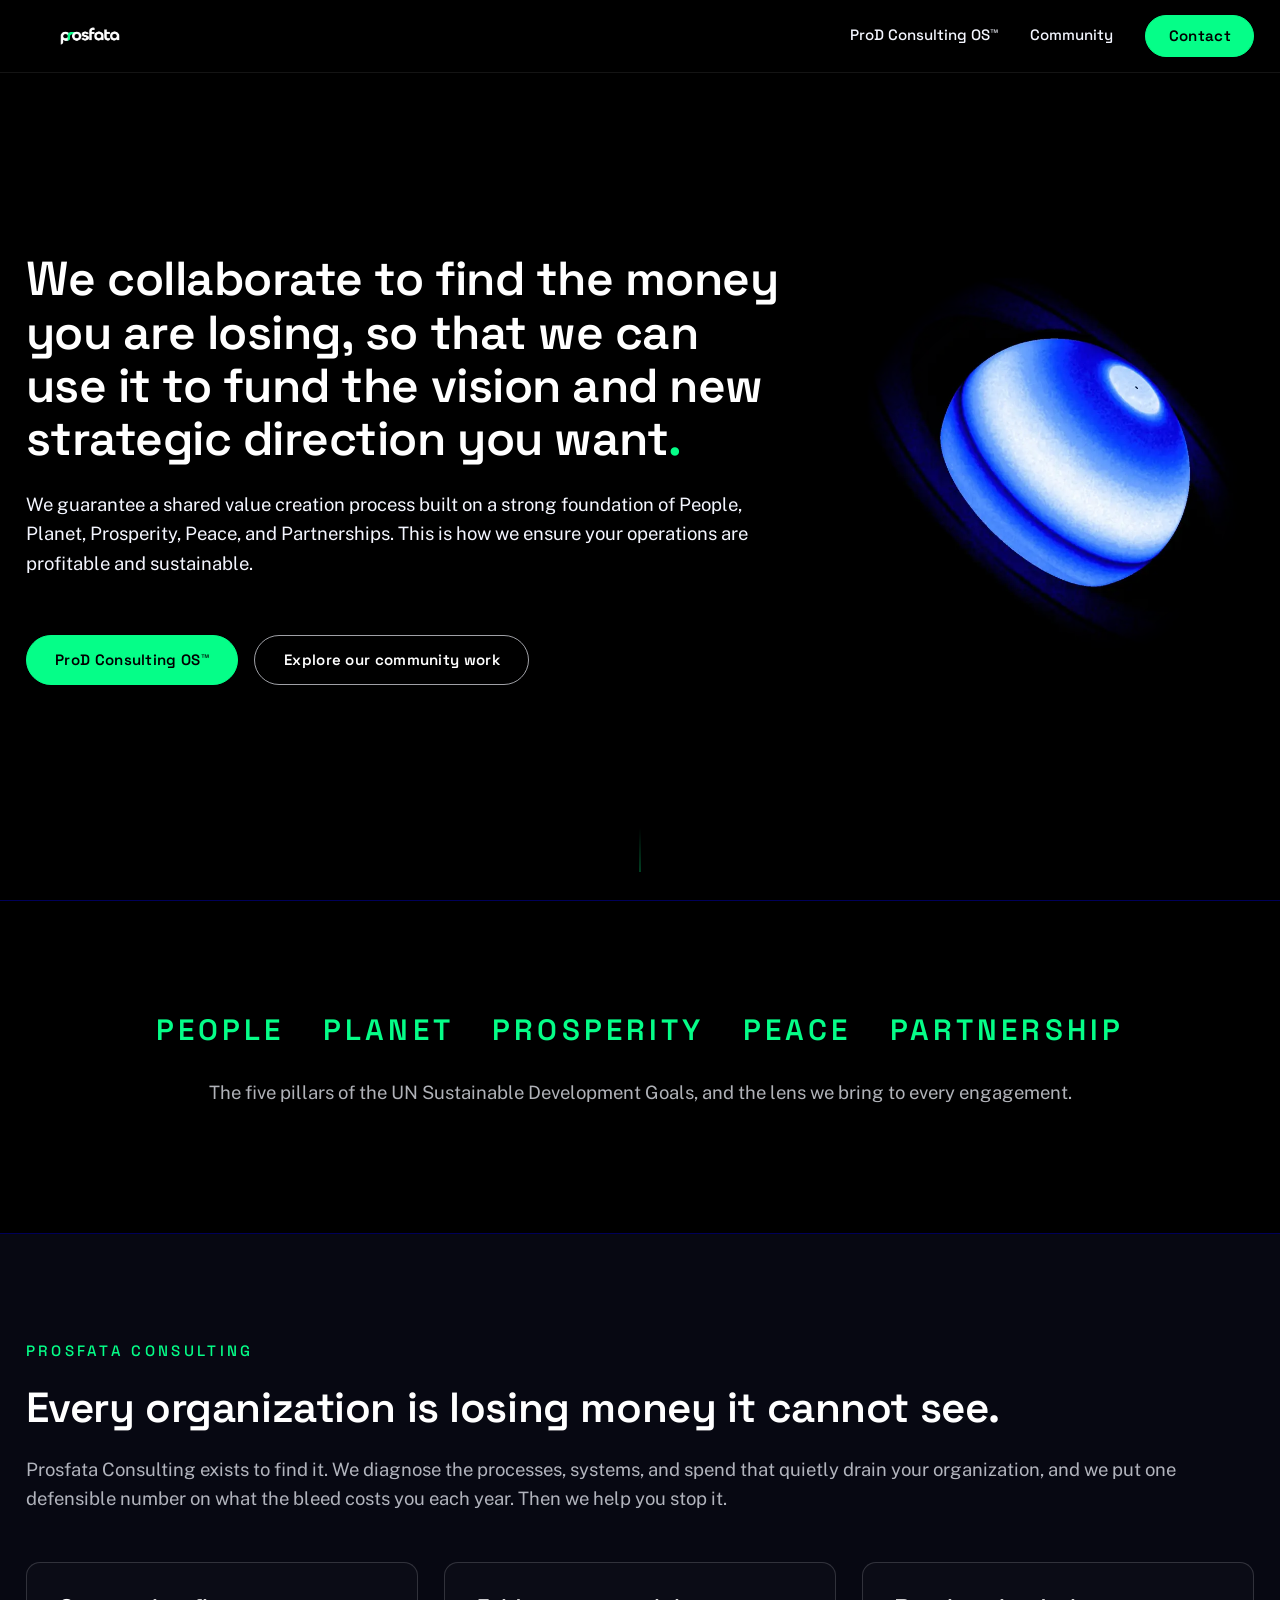
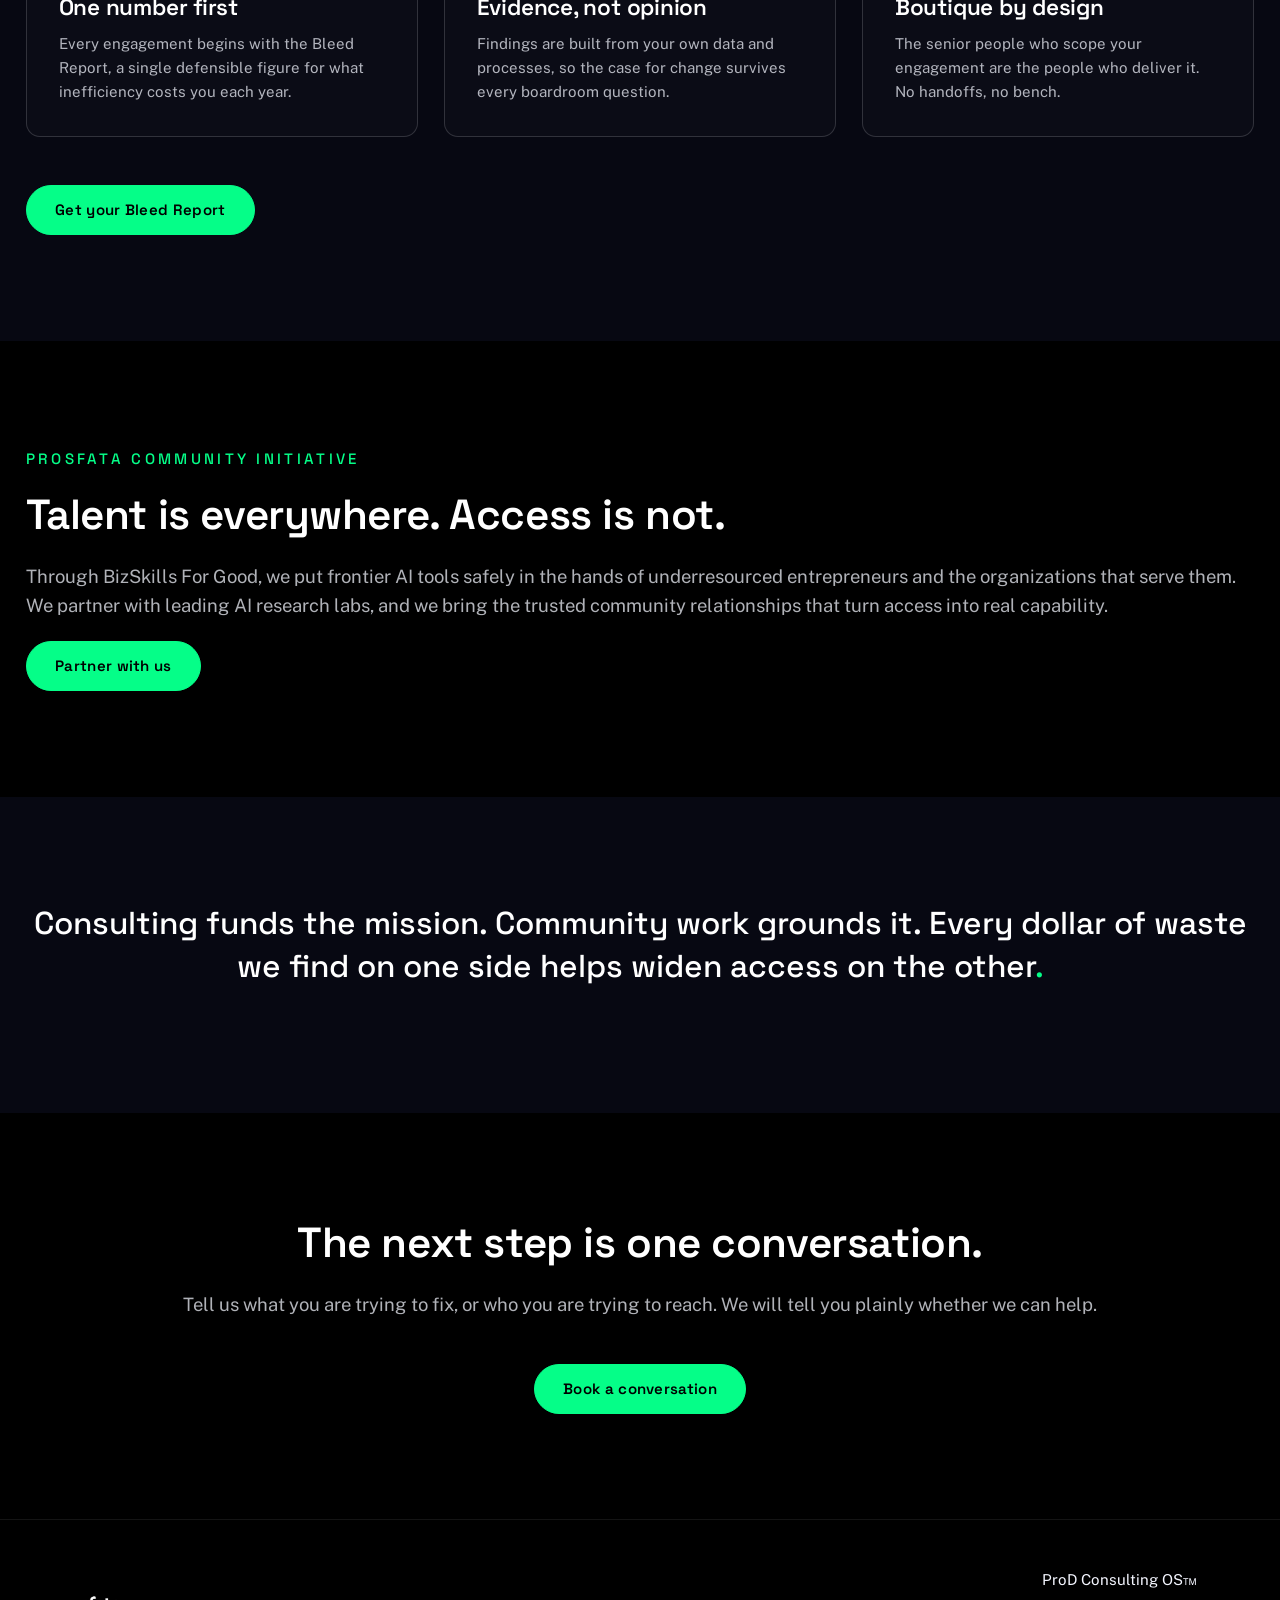
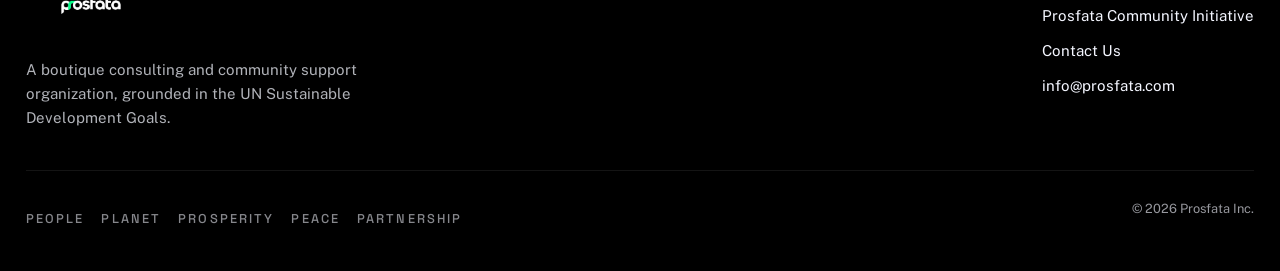
==== commit 9e8e68ce: "Single-statement hero headline and ProD Consulting OS(TM) landing page New collaborative hero headli" ====
--- a/index.html
+++ b/index.html
@@ -3,13 +3,13 @@
 <head>
   <meta charset="UTF-8">
   <meta name="viewport" content="width=device-width, initial-scale=1.0">
-  <title>Prosfata Inc. | Find the money you are losing. Fund the change you need.</title>
+  <title>Prosfata Inc. | Find the money you are losing, fund the change you want</title>
   <meta name="description" content="Prosfata Inc. is a boutique consulting and community support organization. We find the money organizations are losing and widen access to AI for underresourced communities.">
 
   <link rel="canonical" href="https://prosfata.com/">
   <meta property="og:type" content="website">
   <meta property="og:site_name" content="Prosfata Inc.">
-  <meta property="og:title" content="Prosfata Inc. | Find the money you are losing. Fund the change you need.">
+  <meta property="og:title" content="Prosfata Inc. | Find the money you are losing, fund the change you want">
   <meta property="og:description" content="A boutique consulting and community support organization, grounded in the UN Sustainable Development Goals.">
   <meta property="og:url" content="https://prosfata.com/">
   <meta property="og:image" content="https://prosfata.com/assets/og-image.png">
@@ -34,9 +34,7 @@
         <img src="assets/prosfata-logo-white.png" alt="Prosfata Inc." width="400" height="225">
       </a>
       <nav class="nav-desktop" aria-label="Primary">
-        <a class="nav-link" href="https://prorgdesign.com/" target="_blank" rel="noopener" aria-label="ProD Consulting OS (opens in a new tab)">ProD Consulting OS&trade;
-          <svg class="ext-arrow" viewBox="0 0 12 12" aria-hidden="true" focusable="false"><path d="M2 10 L10 2 M4 2 H10 V8"/></svg>
-        </a>
+        <a class="nav-link" href="prod-consulting-os.html">ProD Consulting OS&trade;</a>
         <a class="nav-link" href="community.html">Community</a>
         <a class="btn btn--primary nav-cta" href="contact.html">Contact</a>
       </nav>
@@ -50,9 +48,7 @@
 
   <nav class="nav-mobile" id="mobile-menu" aria-label="Mobile">
     <ul>
-      <li><a class="nav-link" href="https://prorgdesign.com/" target="_blank" rel="noopener" aria-label="ProD Consulting OS (opens in a new tab)">ProD Consulting OS&trade;
-        <svg class="ext-arrow" viewBox="0 0 12 12" aria-hidden="true" focusable="false"><path d="M2 10 L10 2 M4 2 H10 V8"/></svg>
-      </a></li>
+      <li><a class="nav-link" href="prod-consulting-os.html">ProD Consulting OS&trade;</a></li>
       <li><a class="nav-link" href="community.html">Community</a></li>
       <li><a class="btn btn--primary nav-cta" href="contact.html">Contact</a></li>
     </ul>
@@ -64,10 +60,10 @@
     <section class="hero" aria-label="Introduction">
       <div class="container hero-layout">
         <div class="hero-content">
-          <h1>Find the money you are losing. Fund the change you need<span class="echo">.</span></h1>
+          <h1>We collaborate to find the money you are losing, so that we can use it to fund the vision and new strategic direction you want<span class="echo">.</span></h1>
           <p class="hero-sub">We guarantee a shared value creation process built on a strong foundation of People, Planet, Prosperity, Peace, and Partnerships. This is how we ensure your operations are profitable and sustainable.</p>
           <div class="hero-ctas">
-            <a class="btn btn--primary" href="https://prorgdesign.com/" target="_blank" rel="noopener">ProD Consulting OS&trade;</a>
+            <a class="btn btn--primary" href="prod-consulting-os.html">ProD Consulting OS&trade;</a>
             <a class="btn btn--secondary" href="community.html">Explore our community work</a>
           </div>
         </div>
@@ -122,7 +118,7 @@
             <p>The senior people who scope your engagement are the people who deliver it. No handoffs, no bench.</p>
           </article>
         </div>
-        <a class="btn btn--primary" href="https://prorgdesign.com/" target="_blank" rel="noopener">Get your Bleed Report</a>
+        <a class="btn btn--primary" href="prod-consulting-os.html">Get your Bleed Report</a>
       </div>
     </section>
 
@@ -162,7 +158,7 @@
           <p>A boutique consulting and community support organization, grounded in the UN Sustainable Development Goals.</p>
         </div>
         <nav class="footer-nav" aria-label="Footer">
-          <a href="https://prorgdesign.com/" target="_blank" rel="noopener">Prosfata Consulting</a>
+          <a href="prod-consulting-os.html">ProD Consulting OS&trade;</a>
           <a href="community.html">Prosfata Community Initiative</a>
           <a href="contact.html">Contact Us</a>
           <a href="mailto:info@prosfata.com">info@prosfata.com</a>
--- a/css/style.css
+++ b/css/style.css
@@ -661,6 +661,39 @@
   color: var(--ink);
 }
 
+/* ProD Consulting OS landing */
+
+.prod-logo {
+  display: flex;
+  align-items: center;
+  gap: 0.9rem;
+  margin-bottom: 2.5rem;
+}
+
+.prod-chip {
+  width: clamp(44px, 4vw, 64px);
+  height: clamp(44px, 4vw, 64px);
+  flex: none;
+  border-radius: 22%;
+  box-shadow: 0 0 40px rgba(125, 208, 182, 0.25);
+}
+
+.prod-wordmark {
+  font-family: var(--font-display);
+  font-weight: 600;
+  font-size: clamp(1.3rem, 1rem + 1.2vw, 2.2rem);
+  color: #7DD0B6; /* ProD mint, echoed from prorgdesign.com */
+  letter-spacing: 0.01em;
+}
+
+.prod-hero .proof-grid {
+  margin: 3rem 0 2.5rem;
+}
+
+.prod-ctas {
+  margin-top: 0;
+}
+
 /* Contact */
 
 .contact-hero {
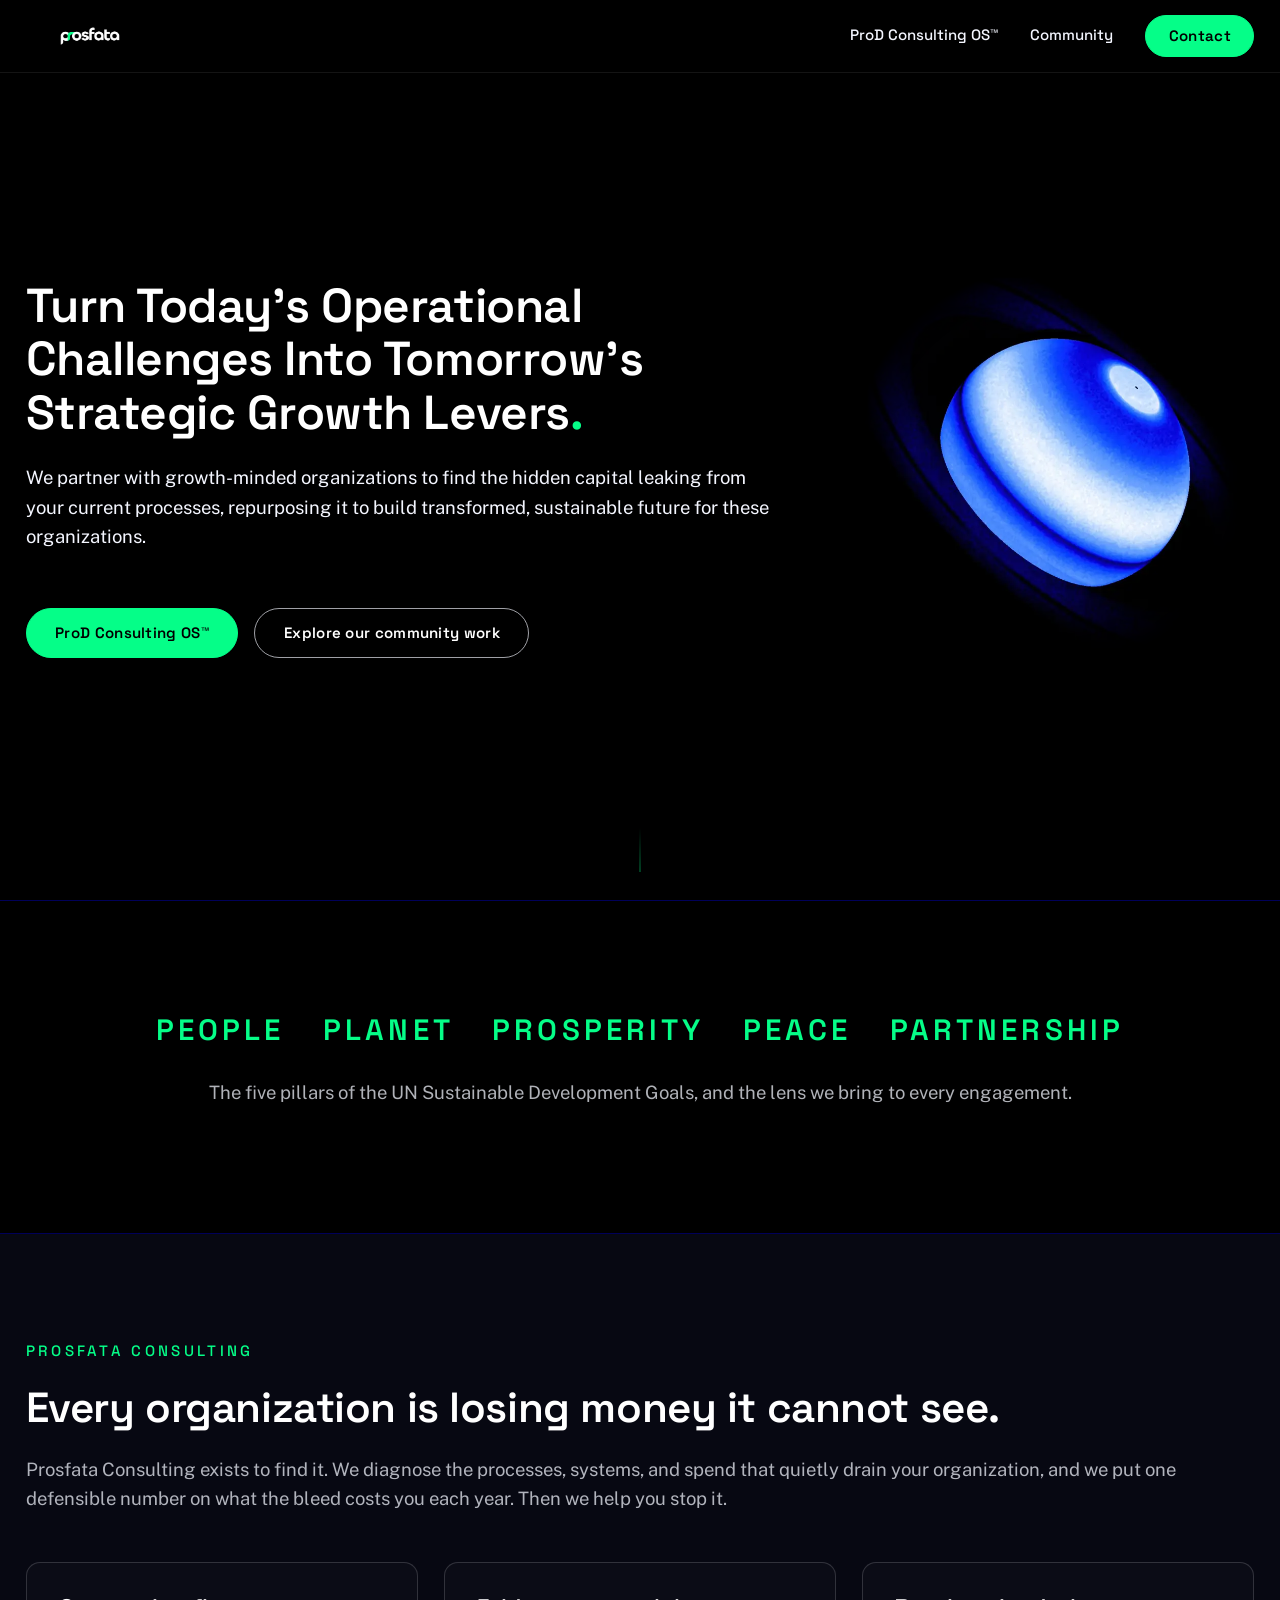
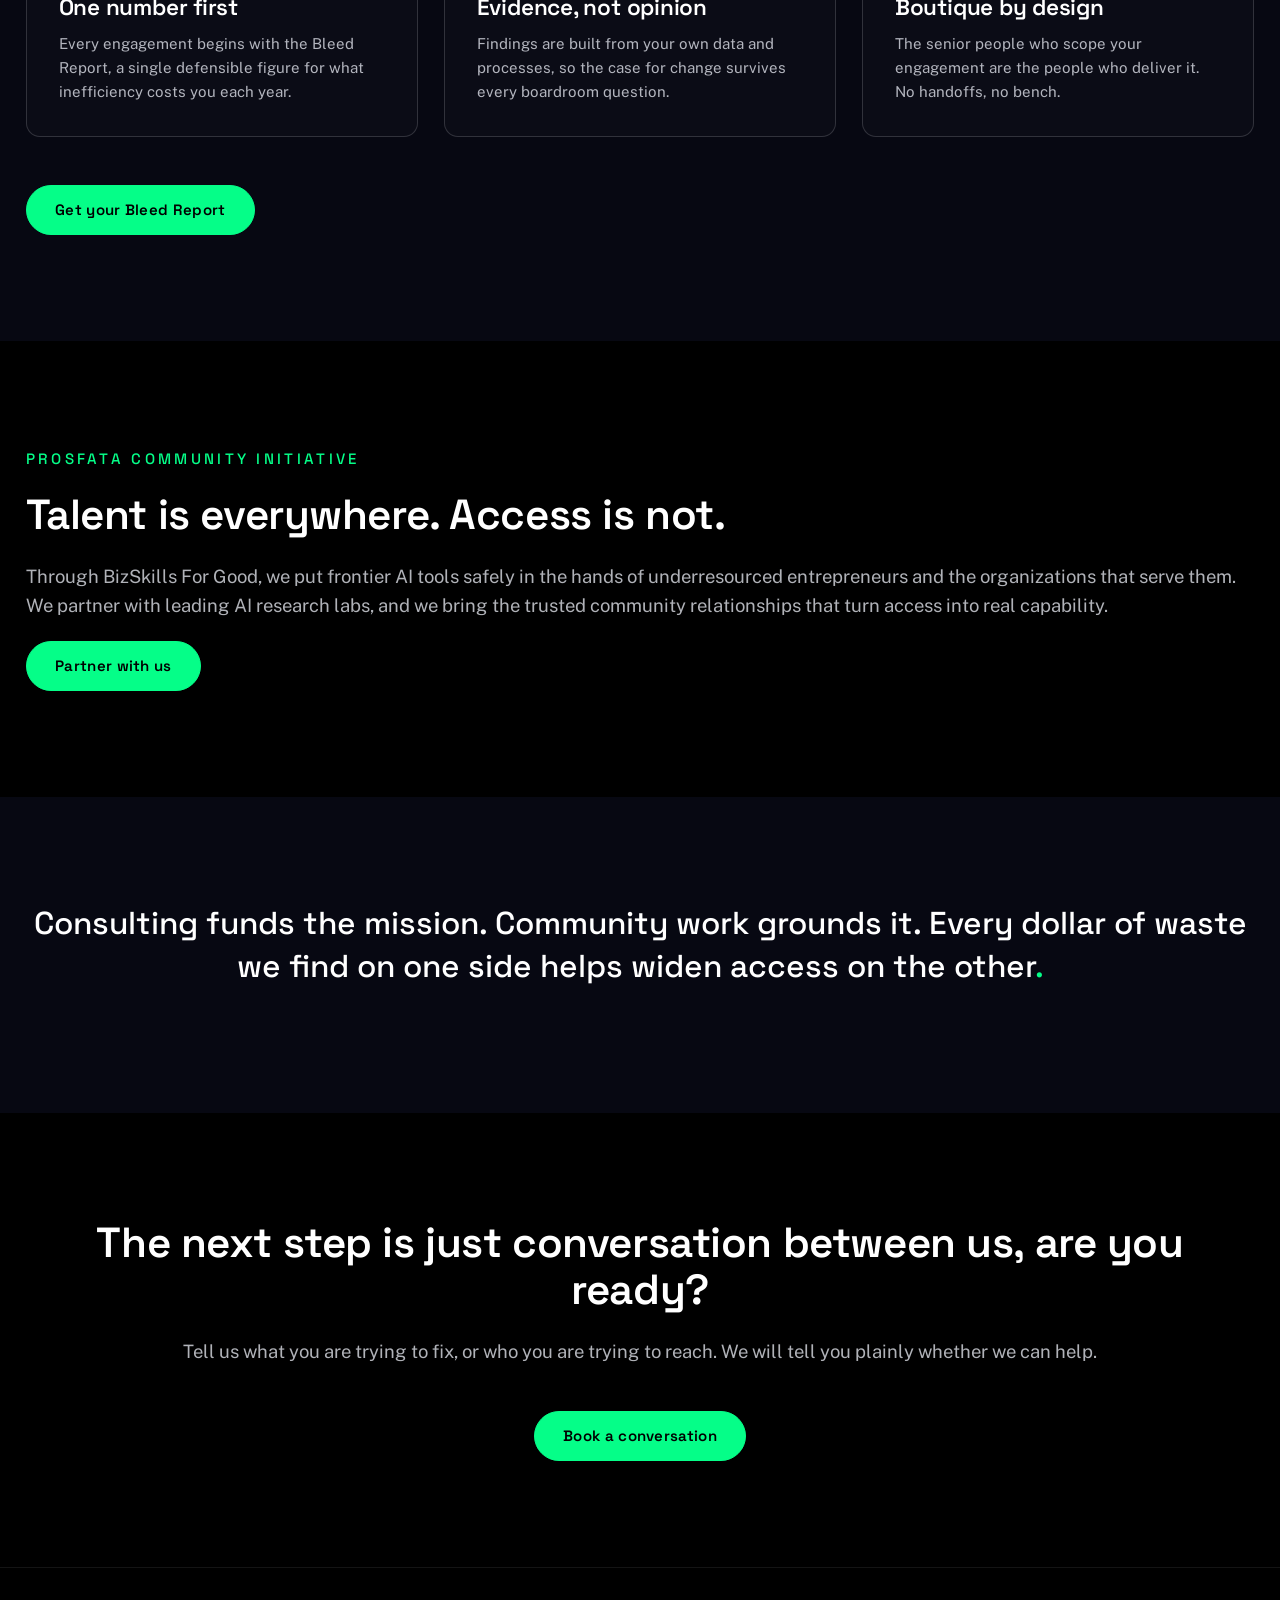
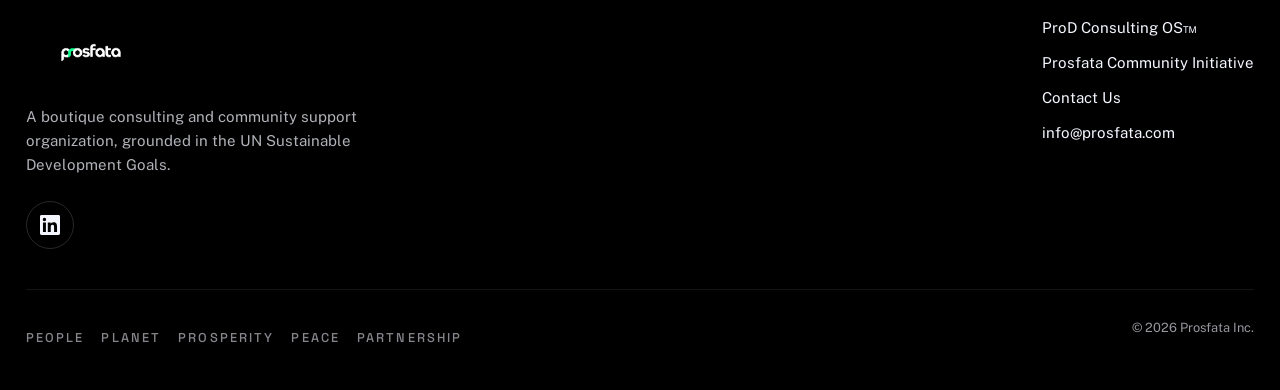
==== commit c2a74093: "Update home hero/closing copy, full-width Community layout, LinkedIn footer on all pages Co-Authored" ====
--- a/index.html
+++ b/index.html
@@ -60,8 +60,8 @@
     <section class="hero" aria-label="Introduction">
       <div class="container hero-layout">
         <div class="hero-content">
-          <h1>We collaborate to find the money you are losing, so that we can use it to fund the vision and new strategic direction you want<span class="echo">.</span></h1>
-          <p class="hero-sub">We guarantee a shared value creation process built on a strong foundation of People, Planet, Prosperity, Peace, and Partnerships. This is how we ensure your operations are profitable and sustainable.</p>
+          <h1>Turn Today&rsquo;s Operational Challenges Into Tomorrow&rsquo;s Strategic Growth Levers<span class="echo">.</span></h1>
+          <p class="hero-sub">We partner with growth-minded organizations to find the hidden capital leaking from your current processes, repurposing it to build transformed, sustainable future for these organizations.</p>
           <div class="hero-ctas">
             <a class="btn btn--primary" href="prod-consulting-os.html">ProD Consulting OS&trade;</a>
             <a class="btn btn--secondary" href="community.html">Explore our community work</a>
@@ -142,7 +142,7 @@
     <!-- Section 6: Closing CTA -->
     <section class="section closing" aria-labelledby="closing-h">
       <div class="container">
-        <h2 id="closing-h">The next step is one conversation.</h2>
+        <h2 id="closing-h">The next step is just conversation between us, are you ready?</h2>
         <p>Tell us what you are trying to fix, or who you are trying to reach. We will tell you plainly whether we can help.</p>
         <a class="btn btn--primary" href="contact.html">Book a conversation</a>
       </div>
@@ -156,6 +156,9 @@
         <div class="footer-brand">
           <img src="assets/prosfata-logo-white.png" alt="Prosfata Inc." width="400" height="225">
           <p>A boutique consulting and community support organization, grounded in the UN Sustainable Development Goals.</p>
+          <a class="social-link footer-social" href="https://www.linkedin.com/company/prosfata/" target="_blank" rel="noopener" aria-label="Prosfata Inc. on LinkedIn (opens in a new tab)">
+            <svg viewBox="0 0 24 24" aria-hidden="true" focusable="false"><path d="M20.45 20.45h-3.55v-5.57c0-1.33-.03-3.04-1.85-3.04-1.86 0-2.14 1.45-2.14 2.94v5.67H9.35V9h3.41v1.56h.05c.47-.9 1.63-1.85 3.36-1.85 3.6 0 4.27 2.37 4.27 5.46v6.28zM5.34 7.43a2.06 2.06 0 1 1 0-4.12 2.06 2.06 0 0 1 0 4.12zM7.12 20.45H3.56V9h3.56v11.45zM22.22 0H1.77C.79 0 0 .77 0 1.72v20.55C0 23.23.79 24 1.77 24h20.45c.98 0 1.78-.77 1.78-1.73V1.72C24 .77 23.2 0 22.22 0z"/></svg>
+          </a>
         </div>
         <nav class="footer-nav" aria-label="Footer">
           <a href="prod-consulting-os.html">ProD Consulting OS&trade;</a>
--- a/css/style.css
+++ b/css/style.css
@@ -661,37 +661,246 @@
   color: var(--ink);
 }
 
-/* ProD Consulting OS landing */
-
-.prod-logo {
-  display: flex;
-  align-items: center;
-  gap: 0.9rem;
-  margin-bottom: 2.5rem;
-}
-
-.prod-chip {
-  width: clamp(44px, 4vw, 64px);
-  height: clamp(44px, 4vw, 64px);
+/* --------------------------------------------------------------------------
+   ProD Consulting OS page (implemented from the Prosfata Design System
+   project, ui_kits/website/prod-consulting.html). ProD palette is local to
+   this page: a bridge to the ProD brand, not part of the Prosfata token set.
+   -------------------------------------------------------------------------- */
+
+.prodx-hero,
+.prodx-process,
+.prodx-bridge {
+  --prod-forest: #0E2419;
+  --prod-forest-soft: #163324;
+  --prod-mint: #6EC99F;
+  --prod-mint-soft: rgba(110, 201, 159, 0.14);
+  --prod-paper: #F2F4F2;
+  --prod-navy: #0E234F;
+  --prod-body: #35455E;
+  --prod-muted: #7C8798;
+  --prod-hairline: rgba(14, 35, 79, 0.12);
+}
+
+.prodx-logo {
+  display: flex;
+  align-items: center;
+  gap: 10px;
+  margin: 0 0 3rem;
+}
+
+.prodx-logo--center {
+  justify-content: center;
+  margin-bottom: 1.4rem;
+}
+
+.prodx-chip {
+  width: 22px;
+  height: 22px;
   flex: none;
-  border-radius: 22%;
-  box-shadow: 0 0 40px rgba(125, 208, 182, 0.25);
-}
-
-.prod-wordmark {
+  border-radius: 7px;
+  background: var(--prod-mint);
+}
+
+.prodx-wordmark {
   font-family: var(--font-display);
   font-weight: 600;
-  font-size: clamp(1.3rem, 1rem + 1.2vw, 2.2rem);
-  color: #7DD0B6; /* ProD mint, echoed from prorgdesign.com */
-  letter-spacing: 0.01em;
-}
-
-.prod-hero .proof-grid {
-  margin: 3rem 0 2.5rem;
-}
-
-.prod-ctas {
-  margin-top: 0;
+  font-size: 1.3rem;
+  color: var(--white);
+  letter-spacing: -0.01em;
+  white-space: nowrap;
+}
+
+.prodx-tm {
+  font-size: 0.5em;
+  font-weight: 400;
+}
+
+.prodx-kicker {
+  font-family: var(--font-display);
+  font-size: var(--fs-small);
+  font-weight: 500;
+  text-transform: uppercase;
+  letter-spacing: 0.18em;
+  color: var(--prod-mint);
+  margin: 0 0 1.1rem;
+}
+
+.prodx-kicker--forest {
+  color: var(--prod-forest);
+}
+
+/* Hero */
+
+.prodx-hero {
+  background: var(--prod-forest);
+  padding-block: clamp(4rem, 9vh, 6rem);
+}
+
+.prodx-hero h1 {
+  margin: 0;
+  font-size: clamp(2rem, 1.3rem + 2.4vw, 4rem);
+  line-height: 1.08;
+  color: var(--prod-paper);
+}
+
+.prodx-sub {
+  margin: 1.5rem 0 0;
+  font-size: clamp(1.05rem, 1rem + 0.35vw, 1.35rem);
+  line-height: 1.55;
+  font-weight: 500;
+  color: var(--prod-mint);
+}
+
+.prodx-ctas {
+  display: flex;
+  gap: 14px;
+  flex-wrap: wrap;
+  margin-top: 2.5rem;
+}
+
+.prodx-ctas--center {
+  justify-content: center;
+  margin-top: 2rem;
+}
+
+.prodx-btn-mint {
+  background: var(--prod-mint);
+  color: var(--prod-forest);
+  border: 1px solid var(--prod-mint);
+}
+
+.prodx-btn-mint:hover {
+  background: var(--prod-paper);
+  border-color: var(--prod-paper);
+  color: var(--prod-forest);
+  transform: translateY(-2px);
+}
+
+.prodx-btn-ghost {
+  background: transparent;
+  color: var(--prod-paper);
+  border: 2px solid var(--prod-mint);
+}
+
+.prodx-btn-ghost:hover {
+  background: var(--prod-mint-soft);
+  color: var(--prod-paper);
+  transform: translateY(-2px);
+}
+
+/* The Value Creation Process */
+
+.prodx-process {
+  background: #FFFFFF;
+  padding-block: clamp(4rem, 8vh, 5.5rem);
+}
+
+.prodx-process h2 {
+  margin: 0 0 1rem;
+  font-size: clamp(1.6rem, 1.3rem + 1.2vw, 2.6rem);
+  line-height: 1.25;
+  color: var(--prod-navy);
+}
+
+.prodx-phase {
+  display: grid;
+  grid-template-columns: 300px 1fr;
+  gap: clamp(1.5rem, 3vw, 3rem);
+  padding-block: clamp(2.5rem, 5vh, 3.5rem);
+  border-bottom: 1px solid var(--prod-hairline);
+}
+
+.prodx-phase:last-of-type {
+  border-bottom: none;
+  padding-bottom: 1rem;
+}
+
+.prodx-phase-n {
+  font-family: var(--font-display);
+  font-size: clamp(2.8rem, 2.2rem + 2vw, 4rem);
+  font-weight: 600;
+  line-height: 1;
+  color: var(--prod-mint);
+}
+
+.prodx-phase-name {
+  font-family: var(--font-display);
+  font-size: clamp(1.3rem, 1.15rem + 0.6vw, 1.75rem);
+  font-weight: 600;
+  color: var(--prod-forest);
+  margin-top: 0.6rem;
+}
+
+.prodx-badge {
+  display: inline-block;
+  margin-top: 0.8rem;
+  padding: 0.35em 0.9em;
+  border-radius: 999px;
+  background: var(--prod-mint-soft);
+  color: var(--prod-forest);
+  font-family: var(--font-display);
+  font-size: var(--fs-small);
+  font-weight: 500;
+}
+
+.prodx-phase-rows {
+  display: flex;
+  flex-direction: column;
+  gap: 1.4rem;
+}
+
+.prodx-row {
+  display: grid;
+  grid-template-columns: 170px 1fr;
+  gap: 1.25rem;
+}
+
+.prodx-row-label {
+  font-family: var(--font-display);
+  font-size: 0.78rem;
+  letter-spacing: 0.18em;
+  text-transform: uppercase;
+  font-weight: 500;
+  color: var(--prod-muted);
+  padding-top: 3px;
+}
+
+.prodx-row p {
+  margin: 0;
+  font-size: var(--fs-body);
+  line-height: 1.55;
+  color: var(--prod-body);
+}
+
+/* Bridge CTA */
+
+.prodx-bridge {
+  background: var(--prod-forest-soft);
+  padding-block: clamp(4rem, 8vh, 5.5rem);
+  text-align: center;
+}
+
+.prodx-bridge h2 {
+  margin: 0;
+  font-size: clamp(1.6rem, 1.3rem + 1.2vw, 2.6rem);
+  line-height: 1.25;
+  color: var(--prod-paper);
+}
+
+.prodx-bridge .prodx-sub {
+  margin-top: 1rem;
+}
+
+@media (max-width: 900px) {
+  .prodx-phase {
+    grid-template-columns: 1fr;
+    gap: 1.25rem;
+  }
+
+  .prodx-row {
+    grid-template-columns: 1fr;
+    gap: 0.35rem;
+  }
 }
 
 /* Contact */
@@ -785,6 +994,10 @@
   margin: 0;
 }
 
+.footer-social {
+  margin-top: 1.5rem;
+}
+
 .footer-nav {
   display: flex;
   flex-direction: column;
